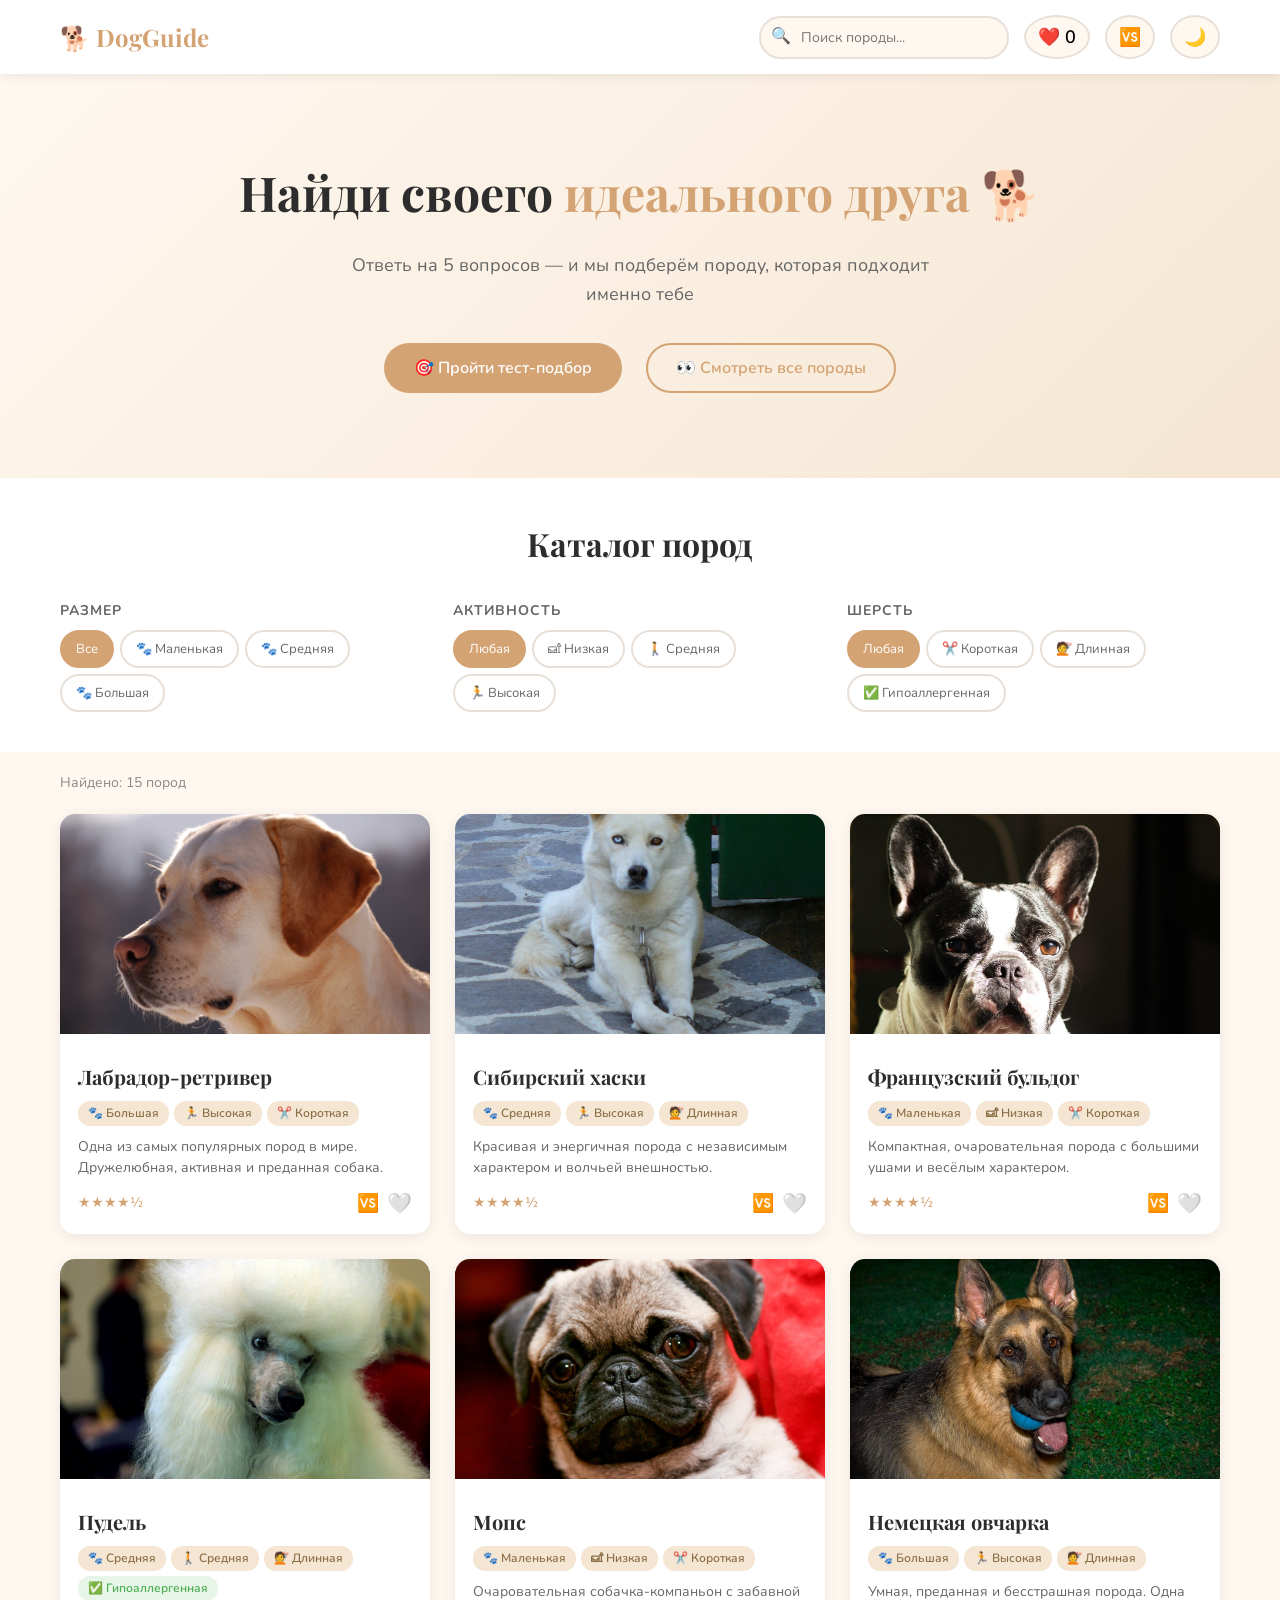
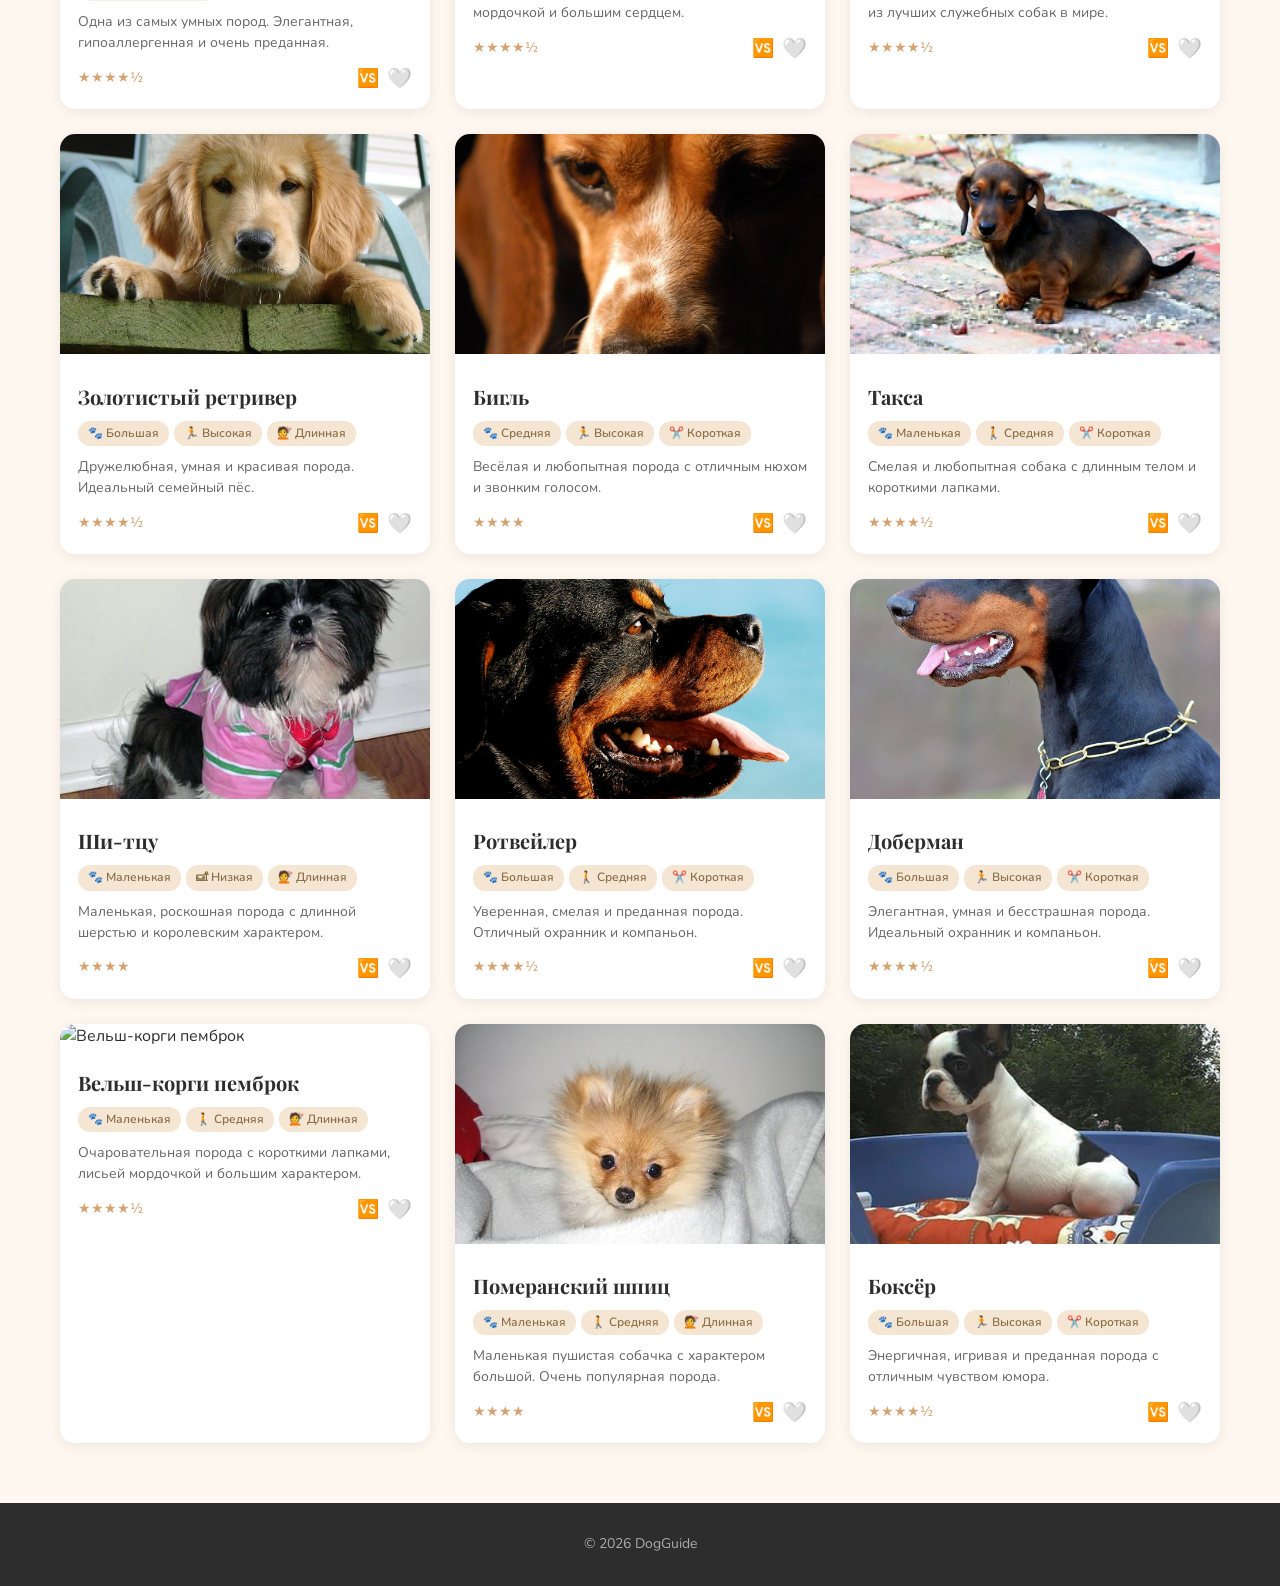
==== index.html @ bcd81b70 "🧹 Убрал личную информацию из подвала" ====
<!DOCTYPE html>
<html lang="ru">
<head>
  <meta charset="UTF-8" />
  <meta name="viewport" content="width=device-width, initial-scale=1.0" />
  <title>DogGuide — подбор породы собаки</title>
  <link rel="stylesheet" href="style.css" />
  <!-- Подключаем шрифты -->
  <link rel="preconnect" href="https://fonts.googleapis.com" />
  <link rel="preconnect" href="https://fonts.gstatic.com" crossorigin />
  <link href="https://fonts.googleapis.com/css2?family=Nunito:wght@400;600;700;800&family=Playfair+Display:wght@700&display=swap" rel="stylesheet" />
</head>
<body>

  <!-- ===== ШАПКА ===== -->
  <header class="header">
    <div class="container header__inner">
      <a href="#" class="logo">🐕 DogGuide</a>
      <div class="header__actions">
        <div class="search-wrapper">
          <input type="text" id="searchInput" class="search-input" placeholder="Поиск породы..." />
          <span class="search-icon">🔍</span>
        </div>
        <button id="favoritesBtn" class="btn btn--icon" title="Избранное">❤️ <span id="favoritesCount">0</span></button>
        <button id="compareBtn" class="btn btn--icon" title="Сравнить породы">🆚</button>
        <button id="themeToggle" class="btn btn--icon" title="Тёмная тема">🌙</button>
      </div>
    </div>
  </header>

  <!-- ===== HERO-СЕКЦИЯ ===== -->
  <section class="hero">
    <div class="container hero__inner">
      <h1 class="hero__title">Найди своего <span class="highlight">идеального друга</span> 🐕</h1>
      <p class="hero__subtitle">Ответь на 5 вопросов — и мы подберём породу, которая подходит именно тебе</p>
      <button id="startTestBtn" class="btn btn--primary">🎯 Пройти тест-подбор</button>
      <button id="scrollToCatalog" class="btn btn--outline">👀 Смотреть все породы</button>
    </div>
  </section>

  <!-- ===== ФИЛЬТРЫ ===== -->
  <section class="filters" id="catalog">
    <div class="container">
      <h2 class="section-title">Каталог пород</h2>
      <div class="filters__row">
        <!-- Размер -->
        <div class="filter-group">
          <label class="filter-label">Размер</label>
          <div class="filter-btns" id="sizeFilter">
            <button class="filter-btn active" data-value="all">Все</button>
            <button class="filter-btn" data-value="small">🐾 Маленькая</button>
            <button class="filter-btn" data-value="medium">🐾 Средняя</button>
            <button class="filter-btn" data-value="large">🐾 Большая</button>
          </div>
        </div>
        <!-- Активность -->
        <div class="filter-group">
          <label class="filter-label">Активность</label>
          <div class="filter-btns" id="activityFilter">
            <button class="filter-btn active" data-value="all">Любая</button>
            <button class="filter-btn" data-value="low">🛋 Низкая</button>
            <button class="filter-btn" data-value="medium">🚶 Средняя</button>
            <button class="filter-btn" data-value="high">🏃 Высокая</button>
          </div>
        </div>
        <!-- Шерсть -->
        <div class="filter-group">
          <label class="filter-label">Шерсть</label>
          <div class="filter-btns" id="coatFilter">
            <button class="filter-btn active" data-value="all">Любая</button>
            <button class="filter-btn" data-value="short">✂️ Короткая</button>
            <button class="filter-btn" data-value="long">💇 Длинная</button>
            <button class="filter-btn" data-value="hypoallergenic">✅ Гипоаллергенная</button>
          </div>
        </div>
      </div>
    </div>
  </section>

  <!-- ===== КАТАЛОГ ===== -->
  <section class="catalog">
    <div class="container">
      <div class="catalog__header">
        <p id="resultsCount" class="results-count">Найдено: <span id="count">0</span> пород</p>
      </div>
      <div id="breedList" class="breed-grid">
        <!-- Карточки будут сгенерированы через JS -->
      </div>
    </div>
  </section>

  <!-- ===== МОДАЛЬНОЕ ОКНО (детали породы) ===== -->
  <div id="breedModal" class="modal">
    <div class="modal__overlay" id="modalOverlay"></div>
    <div class="modal__content">
      <button class="modal__close" id="modalClose">&times;</button>
      <div id="modalBody">
        <!-- Заполняется через JS -->
      </div>
    </div>
  </div>

  <!-- ===== МОДАЛКА ТЕСТА-ПОДБОРА ===== -->
  <div id="testModal" class="modal">
    <div class="modal__overlay" id="testOverlay"></div>
    <div class="modal__content modal__content--test">
      <button class="modal__close" id="testClose">&times;</button>
      <div id="testBody">
        <!-- Шаг 1: Приветствие -->
        <div id="testStep0" class="test-step test-step--active">
          <div class="test-hero">
            <span class="test-hero__icon">🐕</span>
            <h2 class="test-hero__title">Подбор породы</h2>
            <p class="test-hero__desc">Ответь на 5 вопросов, и я подберу идеальную породу для тебя!</p>
            <button class="btn btn--primary" id="testStart">Начать тест →</button>
          </div>
        </div>

        <!-- Шаг 1: Размер -->
        <div id="testStep1" class="test-step">
          <div class="test-question">
            <span class="test-question__number">1 / 5</span>
            <h3 class="test-question__title">Какой размер собаки тебе подходит?</h3>
            <div class="test-options">
              <label class="test-option">
                <input type="radio" name="q1" value="small" />
                <span class="test-option__content">
                  <span class="test-option__icon">🐾</span>
                  <span class="test-option__label">Маленькая</span>
                  <span class="test-option__desc">до 10 кг, удобно в квартире</span>
                </span>
              </label>
              <label class="test-option">
                <input type="radio" name="q1" value="medium" />
                <span class="test-option__content">
                  <span class="test-option__icon">🐾</span>
                  <span class="test-option__label">Средняя</span>
                  <span class="test-option__desc">10–25 кг, золотая середина</span>
                </span>
              </label>
              <label class="test-option">
                <input type="radio" name="q1" value="large" />
                <span class="test-option__content">
                  <span class="test-option__icon">🐾</span>
                  <span class="test-option__label">Большая</span>
                  <span class="test-option__desc">от 25 кг, нужен простор</span>
                </span>
              </label>
            </div>
            <button class="btn btn--primary test-next" disabled data-next="2">Далее →</button>
          </div>
        </div>

        <!-- Шаг 2: Активность -->
        <div id="testStep2" class="test-step">
          <div class="test-question">
            <span class="test-question__number">2 / 5</span>
            <h3 class="test-question__title">Сколько времени готов(а) гулять?</h3>
            <div class="test-options">
              <label class="test-option">
                <input type="radio" name="q2" value="low" />
                <span class="test-option__content">
                  <span class="test-option__icon">🛋</span>
                  <span class="test-option__label">Минимум</span>
                  <span class="test-option__desc">15–20 мин в день, больше лежать</span>
                </span>
              </label>
              <label class="test-option">
                <input type="radio" name="q2" value="medium" />
                <span class="test-option__content">
                  <span class="test-option__icon">🚶</span>
                  <span class="test-option__label">Умеренно</span>
                  <span class="test-option__desc">30–60 мин в день</span>
                </span>
              </label>
              <label class="test-option">
                <input type="radio" name="q2" value="high" />
                <span class="test-option__content">
                  <span class="test-option__icon">🏃</span>
                  <span class="test-option__label">Очень активно</span>
                  <span class="test-option__desc">1–2 часа бега и игр</span>
                </span>
              </label>
            </div>
            <button class="btn btn--primary test-next" disabled data-next="3">Далее →</button>
          </div>
        </div>

        <!-- Шаг 3: Квартира -->
        <div id="testStep3" class="test-step">
          <div class="test-question">
            <span class="test-question__number">3 / 5</span>
            <h3 class="test-question__title">Где ты живёшь?</h3>
            <div class="test-options">
              <label class="test-option">
                <input type="radio" name="q3" value="apartment" />
                <span class="test-option__content">
                  <span class="test-option__icon">🏢</span>
                  <span class="test-option__label">Квартира</span>
                  <span class="test-option__desc">Нужна порода, которой хватит места</span>
                </span>
              </label>
              <label class="test-option">
                <input type="radio" name="q3" value="house" />
                <span class="test-option__content">
                  <span class="test-option__icon">🏡</span>
                  <span class="test-option__label">Частный дом</span>
                  <span class="test-option__desc">Есть двор и больше пространства</span>
                </span>
              </label>
            </div>
            <button class="btn btn--primary test-next" disabled data-next="4">Далее →</button>
          </div>
        </div>

        <!-- Шаг 4: Дети -->
        <div id="testStep4" class="test-step">
          <div class="test-question">
            <span class="test-question__number">4 / 5</span>
            <h3 class="test-question__title">Есть ли в семье маленькие дети?</h3>
            <div class="test-options">
              <label class="test-option">
                <input type="radio" name="q4" value="yes" />
                <span class="test-option__content">
                  <span class="test-option__icon">👶</span>
                  <span class="test-option__label">Да</span>
                  <span class="test-option__desc">Нужна терпеливая и нежная порода</span>
                </span>
              </label>
              <label class="test-option">
                <input type="radio" name="q4" value="no" />
                <span class="test-option__content">
                  <span class="test-option__icon">🧑</span>
                  <span class="test-option__label">Нет</span>
                  <span class="test-option__desc">Детей нет, живут взрослые</span>
                </span>
              </label>
            </div>
            <button class="btn btn--primary test-next" disabled data-next="5">Далее →</button>
          </div>
        </div>

        <!-- Шаг 5: Аллергия -->
        <div id="testStep5" class="test-step">
          <div class="test-question">
            <span class="test-question__number">5 / 5</span>
            <h3 class="test-question__title">Есть ли аллергия на шерсть?</h3>
            <div class="test-options">
              <label class="test-option">
                <input type="radio" name="q5" value="yes" />
                <span class="test-option__content">
                  <span class="test-option__icon">🤧</span>
                  <span class="test-option__label">Да</span>
                  <span class="test-option__desc">Нужна гипоаллергенная порода</span>
                </span>
              </label>
              <label class="test-option">
                <input type="radio" name="q5" value="no" />
                <span class="test-option__content">
                  <span class="test-option__icon">✅</span>
                  <span class="test-option__label">Нет</span>
                  <span class="test-option__desc">Аллергии нет, любая шерсть подойдёт</span>
                </span>
              </label>
            </div>
            <button class="btn btn--primary test-next" disabled data-next="result">Узнать результат →</button>
          </div>
        </div>

        <!-- Результат -->
        <div id="testStepResult" class="test-step">
          <div class="test-result" id="testResultContent">
            <!-- Заполняется через JS -->
          </div>
          <button class="btn btn--outline test-result__restart" id="testRestart" style="display:none">🔄 Пройти заново</button>
        </div>
      </div>
    </div>
  </div>

  <!-- ===== МОДАЛКА СРАВНЕНИЯ ===== -->
  <div id="compareModal" class="modal">
    <div class="modal__overlay" id="compareOverlay"></div>
    <div class="modal__content modal__content--compare">
      <button class="modal__close" id="compareClose">&times;</button>
      <h2 class="compare__title">🆚 Сравнение пород</h2>
      <div id="compareBody">
        <div class="compare__selectors">
          <div class="compare__selector">
            <label>Порода 1</label>
            <select id="compareSelect1" class="compare__select"></select>
          </div>
          <div class="compare__vs">VS</div>
          <div class="compare__selector">
            <label>Порода 2</label>
            <select id="compareSelect2" class="compare__select"></select>
          </div>
        </div>
        <div id="compareTable" class="compare__table">
          <!-- Заполняется через JS -->
        </div>
      </div>
    </div>
  </div>

  <!-- ===== ПОДВАЛ ===== -->
  <footer class="footer">
    <div class="container footer__inner">
      <p>© 2026 DogGuide</p>
    </div>
  </footer>

  <script src="breeds.js"></script>
  <script src="script.js"></script>
</body>
</html>
---- style.css ----
/* ===== ОБЩИЕ СТИЛИ ===== */
* {
  margin: 0;
  padding: 0;
  box-sizing: border-box;
}

/* ===== CSS-ПЕРЕМЕННЫЕ (СВЕТЛАЯ ТЕМА) ===== */
:root {
  --bg-body: #FFF8F0;
  --bg-card: #fff;
  --bg-header: #fff;
  --bg-filters: #fff;
  --bg-hero-start: #FFF8F0;
  --bg-hero-end: #F5E6D3;
  --bg-tag: #F5E6D3;
  --bg-input: #FFF8F0;
  --bg-modal: #fff;
  --bg-info-item: #FFF8F0;
  --bg-option: #fff;
  --bg-option-hover: #FFF8F0;
  --text-primary: #2D2D2D;
  --text-secondary: #666;
  --text-muted: #888;
  --text-tag: #8B6F47;
  --border-color: #E8E0D8;
  --accent: #D4A373;
  --accent-hover: #C08D5E;
  --shadow: rgba(0,0,0,0.08);
  --shadow-hover: rgba(0,0,0,0.15);
  --footer-bg: #2D2D2D;
  --footer-text: #aaa;
}

/* ===== ТЁМНАЯ ТЕМА ===== */
.dark-theme {
  --bg-body: #1A1A2E;
  --bg-card: #25253E;
  --bg-header: #1E1E36;
  --bg-filters: #1E1E36;
  --bg-hero-start: #1A1A2E;
  --bg-hero-end: #25253E;
  --bg-tag: #2D2D4A;
  --bg-input: #25253E;
  --bg-modal: #25253E;
  --bg-info-item: #1E1E36;
  --bg-option: #25253E;
  --bg-option-hover: #1E1E36;
  --text-primary: #E8E0D8;
  --text-secondary: #B0A8A0;
  --text-muted: #888;
  --text-tag: #D4A373;
  --border-color: #3A3A5A;
  --accent: #D4A373;
  --accent-hover: #C08D5E;
  --shadow: rgba(0,0,0,0.3);
  --shadow-hover: rgba(0,0,0,0.5);
  --footer-bg: #0D0D1A;
  --footer-text: #666;
}

body {
  font-family: 'Nunito', sans-serif;
  background-color: var(--bg-body);
  color: var(--text-primary);
  line-height: 1.6;
  transition: background-color 0.3s, color 0.3s;
}

.container {
  max-width: 1200px;
  margin: 0 auto;
  padding: 0 20px;
}

h1, h2, h3 {
  font-family: 'Playfair Display', serif;
}

a {
  text-decoration: none;
  color: inherit;
}

img {
  max-width: 100%;
  height: auto;
}

/* ===== ШАПКА ===== */
.header {
  background: var(--bg-header);
  box-shadow: 0 2px 10px var(--shadow);
  position: sticky;
  top: 0;
  z-index: 100;
}

.header__inner {
  display: flex;
  align-items: center;
  justify-content: space-between;
  padding: 15px 20px;
}

.logo {
  font-family: 'Playfair Display', serif;
  font-size: 24px;
  font-weight: 700;
  color: var(--accent);
}

.header__actions {
  display: flex;
  align-items: center;
  gap: 15px;
}

.search-wrapper {
  position: relative;
}

.search-input {
  padding: 10px 15px 10px 40px;
  border: 2px solid var(--border-color);
  border-radius: 25px;
  font-size: 14px;
  font-family: 'Nunito', sans-serif;
  background: var(--bg-input);
  width: 250px;
  transition: border-color 0.3s, width 0.3s, background 0.3s;
}

.search-input:focus {
  outline: none;
  border-color: var(--accent);
  width: 300px;
}

.search-icon {
  position: absolute;
  left: 12px;
  top: 50%;
  transform: translateY(-50%);
  font-size: 16px;
}

.btn {
  padding: 10px 20px;
  border: none;
  border-radius: 25px;
  font-family: 'Nunito', sans-serif;
  font-size: 14px;
  font-weight: 600;
  cursor: pointer;
  transition: all 0.3s ease;
}

.btn--icon {
  background: var(--bg-input);
  font-size: 18px;
  padding: 8px 12px;
  border-radius: 50%;
  border: 2px solid var(--border-color);
}

.btn--icon:hover {
  background: var(--bg-tag);
  border-color: var(--accent);
}

.btn--primary {
  background: var(--accent);
  color: #fff;
  font-size: 16px;
  padding: 14px 30px;
}

.btn--primary:hover {
  background: var(--accent-hover);
  transform: translateY(-2px);
  box-shadow: 0 4px 15px rgba(212, 163, 115, 0.4);
}

.btn--outline {
  background: transparent;
  color: var(--accent);
  border: 2px solid var(--accent);
  font-size: 16px;
  padding: 12px 28px;
}

.btn--outline:hover {
  background: var(--accent);
  color: #fff;
}

/* ===== HERO ===== */
.hero {
  background: linear-gradient(135deg, var(--bg-hero-start) 0%, var(--bg-hero-end) 100%);
  padding: 80px 0;
  text-align: center;
}

.hero__title {
  font-size: 48px;
  margin-bottom: 20px;
  color: var(--text-primary);
}

.highlight {
  color: var(--accent);
}

.hero__subtitle {
  font-size: 18px;
  color: var(--text-secondary);
  margin-bottom: 30px;
  max-width: 600px;
  margin-left: auto;
  margin-right: auto;
}

.hero__inner .btn {
  margin: 5px 10px;
}

/* ===== ФИЛЬТРЫ ===== */
.filters {
  padding: 40px 0;
  background: var(--bg-filters);
}

.section-title {
  font-size: 32px;
  text-align: center;
  margin-bottom: 30px;
  color: var(--text-primary);
}

.filters__row {
  display: flex;
  flex-wrap: wrap;
  gap: 20px;
  justify-content: center;
}

.filter-group {
  flex: 1;
  min-width: 200px;
}

.filter-label {
  display: block;
  font-weight: 700;
  margin-bottom: 8px;
  color: var(--text-secondary);
  font-size: 14px;
  text-transform: uppercase;
  letter-spacing: 1px;
}

.filter-btns {
  display: flex;
  flex-wrap: wrap;
  gap: 6px;
}

.filter-btn {
  padding: 8px 14px;
  border: 2px solid var(--border-color);
  border-radius: 20px;
  background: var(--bg-card);
  font-family: 'Nunito', sans-serif;
  font-size: 13px;
  cursor: pointer;
  transition: all 0.2s;
  color: var(--text-secondary);
}

.filter-btn:hover {
  border-color: var(--accent);
  color: var(--accent);
}

.filter-btn.active {
  background: var(--accent);
  color: #fff;
  border-color: var(--accent);
}

/* ===== КАТАЛОГ ===== */
.catalog {
  padding: 20px 0 60px;
}

.catalog__header {
  display: flex;
  justify-content: space-between;
  align-items: center;
  margin-bottom: 20px;
}

.results-count {
  color: var(--text-muted);
  font-size: 14px;
}

.breed-grid {
  display: grid;
  grid-template-columns: repeat(auto-fill, minmax(280px, 1fr));
  gap: 25px;
}

/* ===== КАРТОЧКА ПОРОДЫ ===== */
.breed-card {
  background: var(--bg-card);
  border-radius: 15px;
  overflow: hidden;
  box-shadow: 0 3px 15px var(--shadow);
  transition: transform 0.3s, box-shadow 0.3s, background 0.3s;
  cursor: pointer;
}

.breed-card:hover {
  transform: translateY(-5px);
  box-shadow: 0 8px 25px var(--shadow-hover);
}

.breed-card__image {
  width: 100%;
  height: 220px;
  object-fit: cover;
}

.breed-card__body {
  padding: 18px;
}

.breed-card__title {
  font-family: 'Playfair Display', serif;
  font-size: 20px;
  margin-bottom: 8px;
  color: var(--text-primary);
}

.breed-card__tags {
  display: flex;
  flex-wrap: wrap;
  gap: 5px;
  margin-bottom: 10px;
}

.breed-card__tag {
  background: var(--bg-tag);
  color: var(--text-tag);
  padding: 3px 10px;
  border-radius: 12px;
  font-size: 12px;
  font-weight: 600;
}

.breed-card__desc {
  color: var(--text-secondary);
  font-size: 14px;
  margin-bottom: 12px;
  line-height: 1.5;
}

.breed-card__footer {
  display: flex;
  justify-content: space-between;
  align-items: center;
}

.breed-card__rating {
  color: var(--accent);
  font-size: 14px;
}

.breed-card__fav {
  background: none;
  border: none;
  font-size: 20px;
  cursor: pointer;
  transition: transform 0.2s;
}

.breed-card__fav:hover {
  transform: scale(1.2);
}

.breed-card__fav.active {
  color: #E74C3C;
}

.breed-card__actions {
  display: flex;
  gap: 6px;
  align-items: center;
}

.breed-card__compare {
  background: none;
  border: none;
  font-size: 18px;
  cursor: pointer;
  transition: transform 0.2s;
  padding: 2px;
}

.breed-card__compare:hover {
  transform: scale(1.2);
}

/* ===== МОДАЛЬНОЕ ОКНО ===== */
.modal {
  display: none;
  position: fixed;
  top: 0;
  left: 0;
  width: 100%;
  height: 100%;
  z-index: 1000;
  align-items: center;
  justify-content: center;
}

.modal.active {
  display: flex;
}

.modal__overlay {
  position: absolute;
  top: 0;
  left: 0;
  width: 100%;
  height: 100%;
  background: rgba(0,0,0,0.5);
}

.modal__content {
  position: relative;
  background: var(--bg-modal);
  border-radius: 20px;
  max-width: 700px;
  width: 90%;
  max-height: 85vh;
  overflow-y: auto;
  padding: 30px;
  z-index: 1;
  animation: modalIn 0.3s ease;
}

@keyframes modalIn {
  from {
    opacity: 0;
    transform: scale(0.9) translateY(20px);
  }
  to {
    opacity: 1;
    transform: scale(1) translateY(0);
  }
}

.modal__close {
  position: absolute;
  top: 15px;
  right: 20px;
  font-size: 30px;
  background: none;
  border: none;
  cursor: pointer;
  color: var(--text-muted);
  transition: color 0.2s;
}

.modal__close:hover {
  color: var(--text-primary);
}

/* Детали породы в модалке */
.breed-detail__image {
  width: 100%;
  height: 350px;
  object-fit: cover;
  border-radius: 15px;
  margin-bottom: 20px;
}

.breed-detail__title {
  font-size: 28px;
  margin-bottom: 5px;
  color: var(--text-primary);
}

.breed-detail__rating {
  color: var(--accent);
  font-size: 18px;
  margin-bottom: 15px;
}

.breed-detail__info {
  display: grid;
  grid-template-columns: 1fr 1fr;
  gap: 10px;
  margin-bottom: 20px;
}

.breed-detail__info-item {
  background: var(--bg-info-item);
  padding: 10px 15px;
  border-radius: 10px;
}

.breed-detail__info-label {
  font-size: 12px;
  color: var(--text-muted);
  text-transform: uppercase;
  letter-spacing: 1px;
}

.breed-detail__info-value {
  font-weight: 700;
  font-size: 16px;
  color: var(--text-primary);
  margin-top: 3px;
}

.breed-detail__section {
  margin-bottom: 20px;
}

.breed-detail__section h3 {
  font-size: 18px;
  margin-bottom: 8px;
  color: var(--accent);
}

.breed-detail__section p {
  color: var(--text-secondary);
  font-size: 15px;
  line-height: 1.7;
}

.breed-detail__pros-cons {
  display: grid;
  grid-template-columns: 1fr 1fr;
  gap: 15px;
}

.breed-detail__pros h4,
.breed-detail__cons h4 {
  font-size: 16px;
  margin-bottom: 8px;
}

.breed-detail__pros h4 { color: #7CB342; }
.breed-detail__cons h4 { color: #E74C3C; }

.breed-detail__pros ul,
.breed-detail__cons ul {
  list-style: none;
  padding: 0;
}

.breed-detail__pros li,
.breed-detail__cons li {
  padding: 4px 0;
  font-size: 14px;
  color: var(--text-secondary);
}

/* ===== ТЕСТ-ПОДБОР ===== */
.modal__content--test {
  max-width: 600px;
  min-height: 400px;
}

.test-step {
  display: none;
}

.test-step--active {
  display: block;
}

.test-hero {
  text-align: center;
  padding: 30px 0;
}

.test-hero__icon {
  font-size: 80px;
  display: block;
  margin-bottom: 15px;
}

.test-hero__title {
  font-size: 28px;
  margin-bottom: 10px;
  color: var(--text-primary);
}

.test-hero__desc {
  color: var(--text-secondary);
  font-size: 16px;
  margin-bottom: 25px;
  line-height: 1.6;
}

.test-question {
  padding: 10px 0;
}

.test-question__number {
  display: inline-block;
  background: var(--bg-tag);
  color: var(--text-tag);
  padding: 4px 14px;
  border-radius: 20px;
  font-size: 13px;
  font-weight: 700;
  margin-bottom: 15px;
}

.test-question__title {
  font-size: 22px;
  margin-bottom: 20px;
  color: var(--text-primary);
}

.test-options {
  display: flex;
  flex-direction: column;
  gap: 10px;
  margin-bottom: 20px;
}

.test-option {
  cursor: pointer;
}

.test-option input {
  display: none;
}

.test-option__content {
  display: flex;
  align-items: center;
  gap: 12px;
  padding: 14px 18px;
  border: 2px solid var(--border-color);
  border-radius: 14px;
  transition: all 0.2s;
  background: var(--bg-option);
}

.test-option:hover .test-option__content {
  border-color: var(--accent);
}

.test-option input:checked + .test-option__content {
  border-color: var(--accent);
  background: var(--bg-option-hover);
  box-shadow: 0 0 0 3px rgba(212, 163, 115, 0.2);
}

.test-option__icon {
  font-size: 28px;
  flex-shrink: 0;
}

.test-option__label {
  font-weight: 700;
  font-size: 16px;
  color: var(--text-primary);
}

.test-option__desc {
  font-size: 13px;
  color: var(--text-muted);
  margin-left: auto;
}

.test-next {
  display: block;
  width: 100%;
  margin-top: 10px;
}

.test-next:disabled {
  opacity: 0.4;
  cursor: not-allowed;
  transform: none !important;
  box-shadow: none !important;
}

.test-result {
  text-align: center;
  padding: 10px 0;
}

.test-result__title {
  font-size: 24px;
  margin-bottom: 5px;
  color: var(--text-primary);
}

.test-result__subtitle {
  color: var(--text-muted);
  font-size: 15px;
  margin-bottom: 20px;
}

.test-result__cards {
  display: flex;
  flex-direction: column;
  gap: 12px;
  margin-bottom: 20px;
}

.test-result__card {
  display: flex;
  align-items: center;
  gap: 15px;
  padding: 12px;
  border: 2px solid var(--border-color);
  border-radius: 14px;
  text-align: left;
  cursor: pointer;
  transition: all 0.2s;
}

.test-result__card:hover {
  border-color: var(--accent);
  background: var(--bg-option-hover);
}

.test-result__card img {
  width: 70px;
  height: 70px;
  border-radius: 12px;
  object-fit: cover;
  flex-shrink: 0;
}

.test-result__card-info h4 {
  font-size: 16px;
  color: var(--text-primary);
  margin-bottom: 3px;
}

.test-result__card-info p {
  font-size: 13px;
  color: var(--text-muted);
}

.test-result__restart {
  margin-top: 10px;
}

/* ===== СРАВНЕНИЕ ПОРОД ===== */
.modal__content--compare {
  max-width: 800px;
}

.compare__title {
  text-align: center;
  font-size: 24px;
  margin-bottom: 20px;
  color: var(--text-primary);
}

.compare__selectors {
  display: flex;
  align-items: flex-end;
  gap: 15px;
  margin-bottom: 25px;
}

.compare__selector {
  flex: 1;
}

.compare__selector label {
  display: block;
  font-size: 13px;
  font-weight: 700;
  color: var(--text-muted);
  text-transform: uppercase;
  letter-spacing: 1px;
  margin-bottom: 6px;
}

.compare__select {
  width: 100%;
  padding: 10px 14px;
  border: 2px solid var(--border-color);
  border-radius: 12px;
  font-family: 'Nunito', sans-serif;
  font-size: 15px;
  background: var(--bg-card);
  color: var(--text-primary);
  cursor: pointer;
  transition: border-color 0.2s;
}

.compare__select:focus {
  outline: none;
  border-color: var(--accent);
}

.compare__vs {
  font-size: 20px;
  font-weight: 800;
  color: var(--accent);
  padding-bottom: 10px;
}

.compare__table {
  width: 100%;
  border-collapse: collapse;
}

.compare__table-row {
  display: grid;
  grid-template-columns: 140px 1fr 1fr;
  border-bottom: 1px solid var(--border-color);
}

.compare__table-row:last-child {
  border-bottom: none;
}

.compare__table-label {
  padding: 12px 10px;
  font-size: 13px;
  font-weight: 700;
  color: var(--text-muted);
  text-transform: uppercase;
  letter-spacing: 0.5px;
  background: var(--bg-info-item);
}

.compare__table-value {
  padding: 12px 10px;
  font-size: 15px;
  color: var(--text-primary);
}

.compare__table-value--highlight {
  background: #F0FFF0;
  color: #4CAF50;
  font-weight: 700;
}

.compare__table-value--muted {
  color: #E74C3C;
}

.compare__table-header {
  display: grid;
  grid-template-columns: 140px 1fr 1fr;
  border-bottom: 2px solid var(--accent);
  padding-bottom: 10px;
  margin-bottom: 5px;
}

.compare__table-header .compare__table-label {
  background: none;
}

.compare__table-header .compare__table-value {
  font-weight: 800;
  font-size: 16px;
  text-align: center;
}

.compare__empty {
  text-align: center;
  padding: 40px;
  color: var(--text-muted);
  font-size: 16px;
}

.compare__empty-icon {
  font-size: 60px;
  display: block;
  margin-bottom: 15px;
}

/* ===== ПОДВАЛ ===== */
.footer {
  background: var(--footer-bg);
  color: var(--footer-text);
  padding: 30px 0;
  text-align: center;
  font-size: 14px;
}

/* ===== АДАПТИВНОСТЬ ===== */
@media screen and (max-width: 768px) {
  .header__inner {
    flex-direction: column;
    gap: 10px;
  }

  .search-input {
    width: 180px;
  }

  .search-input:focus {
    width: 220px;
  }

  .hero__title {
    font-size: 32px;
  }

  .hero__subtitle {
    font-size: 16px;
  }

  .hero__inner .btn {
    display: block;
    width: 100%;
    margin: 10px 0;
  }

  .filters__row {
    flex-direction: column;
  }

  .breed-grid {
    grid-template-columns: 1fr;
  }

  .breed-detail__info {
    grid-template-columns: 1fr;
  }

  .breed-detail__pros-cons {
    grid-template-columns: 1fr;
  }
}

@media screen and (max-width: 480px) {
  .hero {
    padding: 50px 0;
  }

  .hero__title {
    font-size: 26px;
  }

  .section-title {
    font-size: 24px;
  }

  .breed-card__image {
    height: 180px;
  }
}
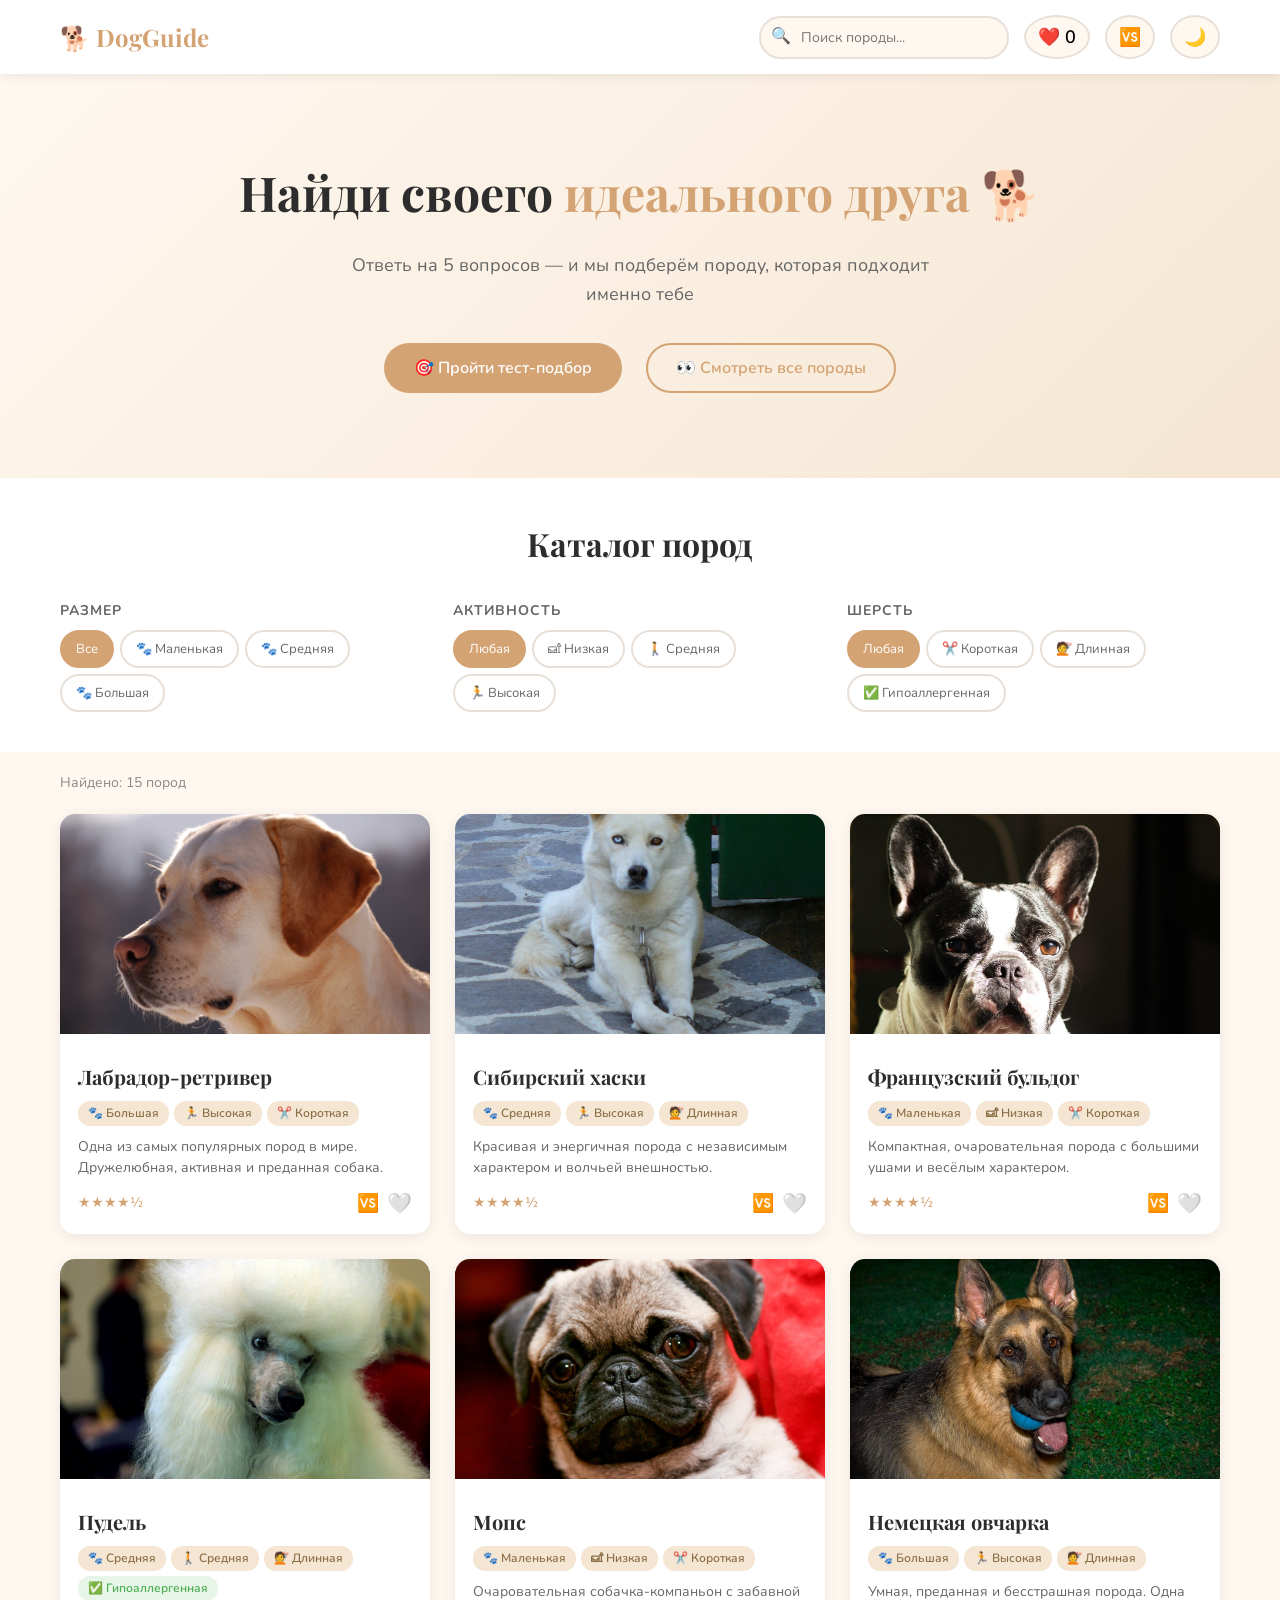
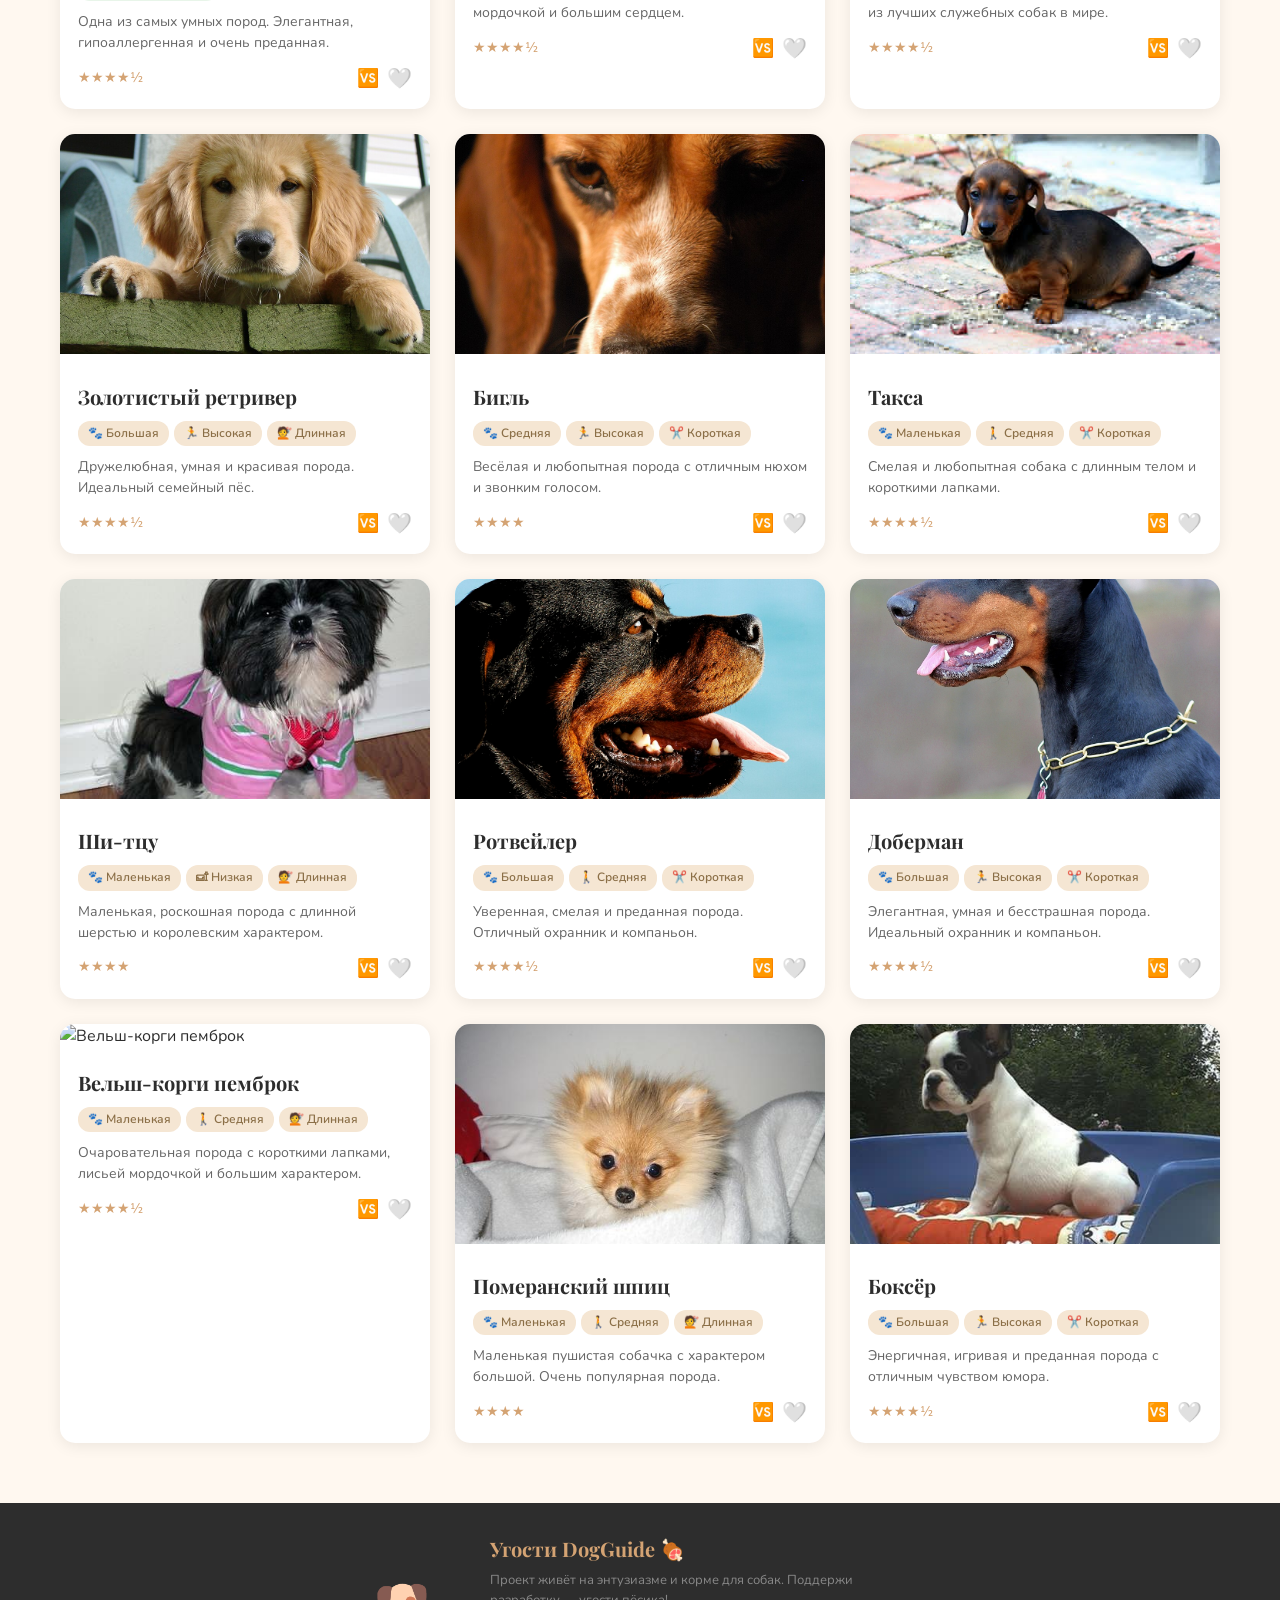
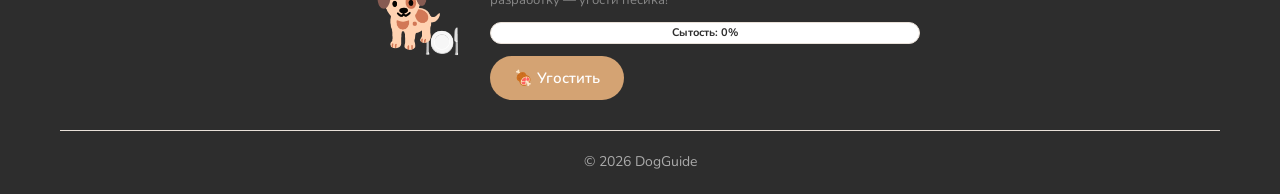
==== commit a7f124fb: "🍖 Добавил блок Угости собачку с копированием карты Сбера" ====
--- a/index.html
+++ b/index.html
@@ -305,8 +305,31 @@
 
   <!-- ===== ПОДВАЛ ===== -->
   <footer class="footer">
-    <div class="container footer__inner">
-      <p>© 2026 DogGuide</p>
+    <div class="container">
+      <!-- Блок "Угости собачку" -->
+      <div class="donate-block">
+        <div class="donate-block__pet">
+          <span class="donate-block__dog" id="donateDog">🐕</span>
+          <div class="donate-block__bowl" id="donateBowl">
+            <span class="donate-block__bowl-empty">🍽️</span>
+            <span class="donate-block__bowl-food" id="bowlFood">🦴</span>
+          </div>
+        </div>
+        <div class="donate-block__info">
+          <h3 class="donate-block__title">Угости DogGuide 🍖</h3>
+          <p class="donate-block__desc">Проект живёт на энтузиазме и корме для собак. Поддержи разработку — угости пёсика!</p>
+          <div class="donate-block__meter">
+            <div class="donate-block__meter-bar" id="fullnessBar"></div>
+            <span class="donate-block__meter-text" id="fullnessText">Сытость: 0%</span>
+          </div>
+          <a href="#" class="btn btn--donate" id="donateBtn">🍖 Угостить</a>
+          <p class="donate-block__thanks" id="donateThanks" style="display:none;">Спасибо! 🐕✨</p>
+          <p class="donate-block__card" id="donateCard" style="display:none;">💳 Номер карты скопирован: 2202 2083 5639 3273</p>
+        </div>
+      </div>
+      <div class="footer__inner">
+        <p>© 2026 DogGuide</p>
+      </div>
     </div>
   </footer>
 
--- a/style.css
+++ b/style.css
@@ -894,46 +894,305 @@
 .footer {
   background: var(--footer-bg);
   color: var(--footer-text);
-  padding: 30px 0;
+  padding: 0;
   text-align: center;
   font-size: 14px;
+}
+
+.footer__inner {
+  padding: 20px 0;
+  border-top: 1px solid var(--border-color);
+}
+
+/* ===== БЛОК ДОНАТА "УГОСТИ СОБАЧКУ" ===== */
+.donate-block {
+  display: flex;
+  align-items: center;
+  gap: 30px;
+  padding: 30px 20px;
+  max-width: 600px;
+  margin: 0 auto;
+}
+
+.donate-block__pet {
+  flex-shrink: 0;
+  position: relative;
+  width: 100px;
+  height: 100px;
+  display: flex;
+  align-items: center;
+  justify-content: center;
+}
+
+.donate-block__dog {
+  font-size: 60px;
+  transition: transform 0.3s;
+  cursor: pointer;
+  position: relative;
+  z-index: 2;
+}
+
+.donate-block__dog:hover {
+  transform: scale(1.1) rotate(-5deg);
+}
+
+.donate-block__bowl {
+  position: absolute;
+  bottom: 0;
+  right: 0;
+  font-size: 30px;
+  z-index: 1;
+}
+
+.donate-block__bowl-food {
+  position: absolute;
+  bottom: 2px;
+  right: 2px;
+  font-size: 16px;
+  opacity: 0;
+  transition: opacity 0.3s;
+}
+
+.donate-block__bowl-food.visible {
+  opacity: 1;
+}
+
+.donate-block__info {
+  flex: 1;
+  text-align: left;
+}
+
+.donate-block__title {
+  font-family: 'Playfair Display', serif;
+  font-size: 20px;
+  color: var(--accent);
+  margin-bottom: 6px;
+}
+
+.donate-block__desc {
+  font-size: 13px;
+  color: var(--text-muted);
+  margin-bottom: 12px;
+  line-height: 1.5;
+}
+
+.donate-block__meter {
+  background: var(--bg-card);
+  border-radius: 20px;
+  height: 22px;
+  position: relative;
+  overflow: hidden;
+  margin-bottom: 12px;
+  border: 1px solid var(--border-color);
+}
+
+.donate-block__meter-bar {
+  height: 100%;
+  width: 0%;
+  background: linear-gradient(90deg, var(--accent), #E8A87C);
+  border-radius: 20px;
+  transition: width 0.5s ease;
+}
+
+.donate-block__meter-text {
+  position: absolute;
+  top: 50%;
+  left: 50%;
+  transform: translate(-50%, -50%);
+  font-size: 11px;
+  font-weight: 700;
+  color: var(--text-primary);
+  white-space: nowrap;
+}
+
+.btn--donate {
+  background: var(--accent);
+  color: #fff;
+  padding: 10px 24px;
+  font-size: 15px;
+  display: inline-block;
+}
+
+.btn--donate:hover {
+  background: var(--accent-hover);
+  transform: translateY(-2px);
+  box-shadow: 0 4px 15px rgba(212, 163, 115, 0.4);
+}
+
+.donate-block__thanks {
+  color: #7CB342;
+  font-size: 14px;
+  font-weight: 700;
+  margin-top: 8px;
+  animation: thanksPop 0.5s ease;
+}
+
+.donate-block__card {
+  color: var(--accent);
+  font-size: 13px;
+  font-weight: 600;
+  margin-top: 4px;
+  font-family: monospace;
+  letter-spacing: 1px;
+  animation: thanksPop 0.5s ease;
+}
+
+@keyframes thanksPop {
+  0% { opacity: 0; transform: scale(0.5); }
+  50% { transform: scale(1.2); }
+  100% { opacity: 1; transform: scale(1); }
+}
+
+/* Анимация виляния хвостом */
+@keyframes wag {
+  0%, 100% { transform: rotate(0deg); }
+  25% { transform: rotate(-8deg); }
+  75% { transform: rotate(8deg); }
+}
+
+.donate-block__dog.wagging {
+  animation: wag 0.3s ease 3;
+}
+
+/* Анимация прыжка */
+@keyframes jump {
+  0%, 100% { transform: translateY(0); }
+  50% { transform: translateY(-15px); }
+}
+
+.donate-block__dog.jumping {
+  animation: jump 0.5s ease 2;
+}
+
+@media screen and (max-width: 480px) {
+  .donate-block {
+    flex-direction: column;
+    gap: 15px;
+    text-align: center;
+    padding: 20px 15px;
+  }
+
+  .donate-block__info {
+    text-align: center;
+  }
+
+  .donate-block__title {
+    font-size: 18px;
+  }
+
+  .donate-block__desc {
+    font-size: 12px;
+  }
+
+  .donate-block__pet {
+    width: 80px;
+    height: 80px;
+  }
+
+  .donate-block__dog {
+    font-size: 50px;
+  }
 }
 
 /* ===== АДАПТИВНОСТЬ ===== */
 @media screen and (max-width: 768px) {
   .header__inner {
-    flex-direction: column;
-    gap: 10px;
+    flex-wrap: wrap;
+    gap: 8px;
+    padding: 10px 15px;
+  }
+
+  .logo {
+    font-size: 20px;
+  }
+
+  .header__actions {
+    gap: 6px;
+    width: 100%;
+    justify-content: flex-end;
+  }
+
+  .search-wrapper {
+    flex: 1;
+    min-width: 0;
   }
 
   .search-input {
-    width: 180px;
+    width: 100%;
+    font-size: 13px;
+    padding: 8px 12px 8px 35px;
   }
 
   .search-input:focus {
-    width: 220px;
+    width: 100%;
+  }
+
+  .btn--icon {
+    font-size: 16px;
+    padding: 6px 10px;
   }
 
   .hero__title {
-    font-size: 32px;
+    font-size: 28px;
   }
 
   .hero__subtitle {
-    font-size: 16px;
+    font-size: 15px;
   }
 
   .hero__inner .btn {
     display: block;
     width: 100%;
-    margin: 10px 0;
+    margin: 8px 0;
+  }
+
+  .hero {
+    padding: 50px 0;
   }
 
   .filters__row {
     flex-direction: column;
+    gap: 12px;
+  }
+
+  .filter-group {
+    min-width: 100%;
+  }
+
+  .filter-btns {
+    flex-wrap: wrap;
+  }
+
+  .filter-btn {
+    font-size: 12px;
+    padding: 6px 12px;
   }
 
   .breed-grid {
     grid-template-columns: 1fr;
+    gap: 15px;
+  }
+
+  .breed-card__image {
+    height: 200px;
+  }
+
+  .section-title {
+    font-size: 24px;
+  }
+
+  .modal__content {
+    padding: 20px;
+    max-width: 95%;
+    max-height: 90vh;
+  }
+
+  .modal__content--compare {
+    max-width: 95%;
+  }
+
+  .breed-detail__image {
+    height: 220px;
   }
 
   .breed-detail__info {
@@ -943,22 +1202,156 @@
   .breed-detail__pros-cons {
     grid-template-columns: 1fr;
   }
+
+  .compare__selectors {
+    flex-direction: column;
+    gap: 10px;
+  }
+
+  .compare__vs {
+    text-align: center;
+    padding-bottom: 0;
+  }
+
+  .compare__table-row {
+    grid-template-columns: 100px 1fr 1fr;
+  }
+
+  .compare__table-label {
+    font-size: 11px;
+    padding: 8px 6px;
+  }
+
+  .compare__table-value {
+    font-size: 13px;
+    padding: 8px 6px;
+  }
+
+  .test-hero__icon {
+    font-size: 60px;
+  }
+
+  .test-hero__title {
+    font-size: 24px;
+  }
+
+  .test-question__title {
+    font-size: 18px;
+  }
+
+  .test-option__content {
+    padding: 12px 14px;
+  }
+
+  .test-option__desc {
+    display: none;
+  }
+
+  .test-result__card img {
+    width: 55px;
+    height: 55px;
+  }
 }
 
 @media screen and (max-width: 480px) {
   .hero {
-    padding: 50px 0;
+    padding: 35px 0;
   }
 
   .hero__title {
-    font-size: 26px;
+    font-size: 22px;
   }
 
   .section-title {
-    font-size: 24px;
+    font-size: 20px;
   }
 
   .breed-card__image {
     height: 180px;
   }
-}
+
+  .breed-card__body {
+    padding: 12px;
+  }
+
+  .breed-card__title {
+    font-size: 17px;
+  }
+
+  .breed-card__desc {
+    font-size: 13px;
+  }
+
+  .breed-detail__title {
+    font-size: 22px;
+  }
+
+  .breed-detail__image {
+    height: 180px;
+  }
+
+  .compare__table-row {
+    grid-template-columns: 80px 1fr 1fr;
+  }
+
+  .compare__table-label {
+    font-size: 10px;
+    padding: 6px 4px;
+  }
+
+  .compare__table-value {
+    font-size: 12px;
+    padding: 6px 4px;
+  }
+
+  .modal__content {
+    padding: 15px;
+    border-radius: 15px;
+  }
+
+  .test-hero__icon {
+    font-size: 50px;
+  }
+
+  .test-hero__title {
+    font-size: 20px;
+  }
+
+  .test-question__title {
+    font-size: 16px;
+  }
+
+  .test-option__icon {
+    font-size: 22px;
+  }
+
+  .test-option__label {
+    font-size: 14px;
+  }
+
+  .test-result__title {
+    font-size: 20px;
+  }
+
+  .test-result__card {
+    padding: 10px;
+  }
+
+  .test-result__card img {
+    width: 45px;
+    height: 45px;
+  }
+
+  .test-result__card-info h4 {
+    font-size: 14px;
+  }
+
+  .test-result__card-info p {
+    font-size: 12px;
+  }
+
+  .footer {
+    padding: 20px 0;
+    font-size: 12px;
+  }
+}
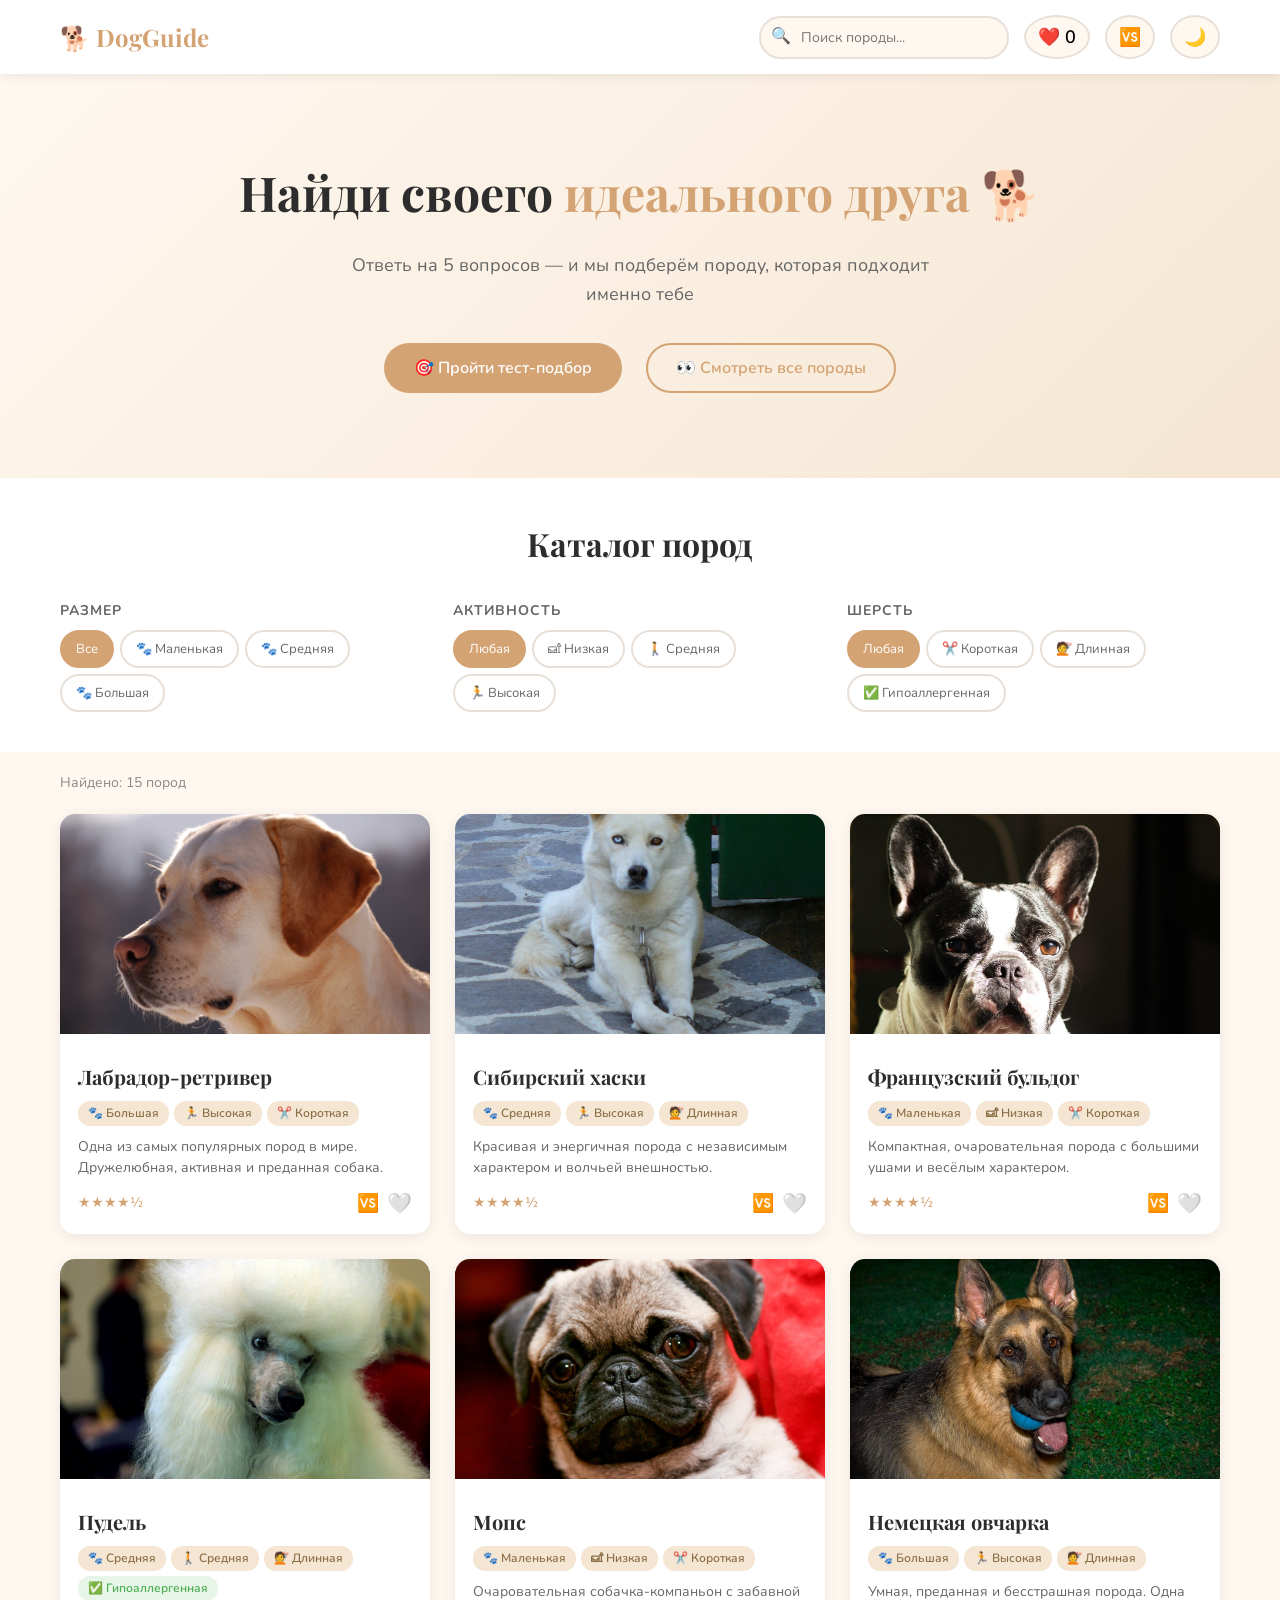
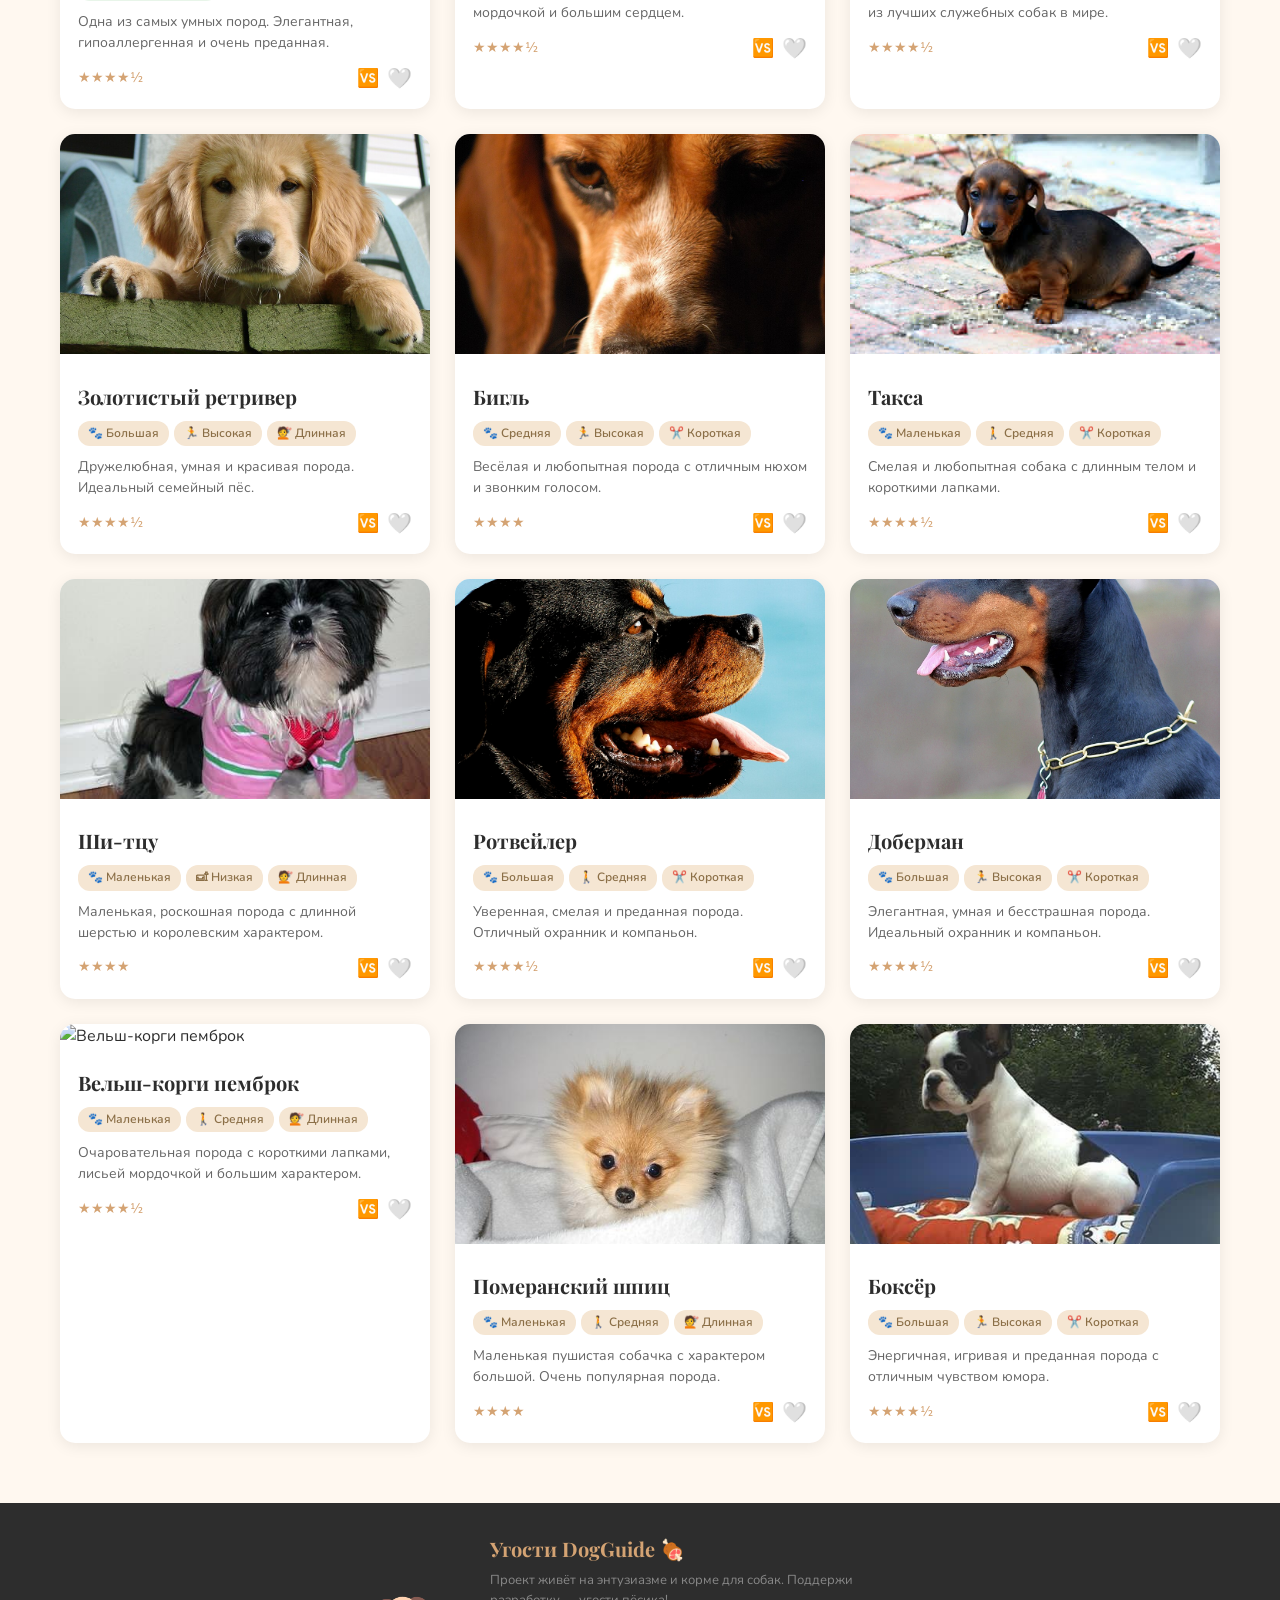
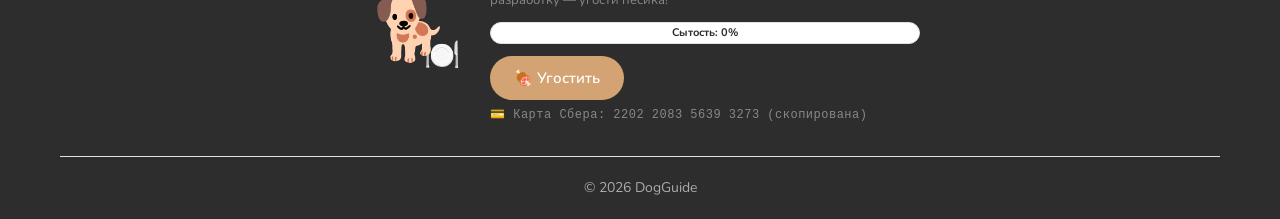
==== commit 58a33e6a: "🍖 Кнопка Угостить открывает Сбербанк Онлайн + копирует карту" ====
--- a/index.html
+++ b/index.html
@@ -322,9 +322,9 @@
             <div class="donate-block__meter-bar" id="fullnessBar"></div>
             <span class="donate-block__meter-text" id="fullnessText">Сытость: 0%</span>
           </div>
-          <a href="#" class="btn btn--donate" id="donateBtn">🍖 Угостить</a>
+          <a href="https://www.sberbank.ru" class="btn btn--donate" id="donateBtn" target="_blank" rel="noopener">🍖 Угостить</a>
+          <p class="donate-block__hint">💳 Карта Сбера: 2202 2083 5639 3273 (скопирована)</p>
           <p class="donate-block__thanks" id="donateThanks" style="display:none;">Спасибо! 🐕✨</p>
-          <p class="donate-block__card" id="donateCard" style="display:none;">💳 Номер карты скопирован: 2202 2083 5639 3273</p>
         </div>
       </div>
       <div class="footer__inner">
--- a/style.css
+++ b/style.css
@@ -1027,14 +1027,12 @@
   animation: thanksPop 0.5s ease;
 }
 
-.donate-block__card {
-  color: var(--accent);
-  font-size: 13px;
-  font-weight: 600;
-  margin-top: 4px;
+.donate-block__hint {
+  color: var(--text-muted);
+  font-size: 12px;
+  margin-top: 6px;
   font-family: monospace;
-  letter-spacing: 1px;
-  animation: thanksPop 0.5s ease;
+  letter-spacing: 0.5px;
 }
 
 @keyframes thanksPop {
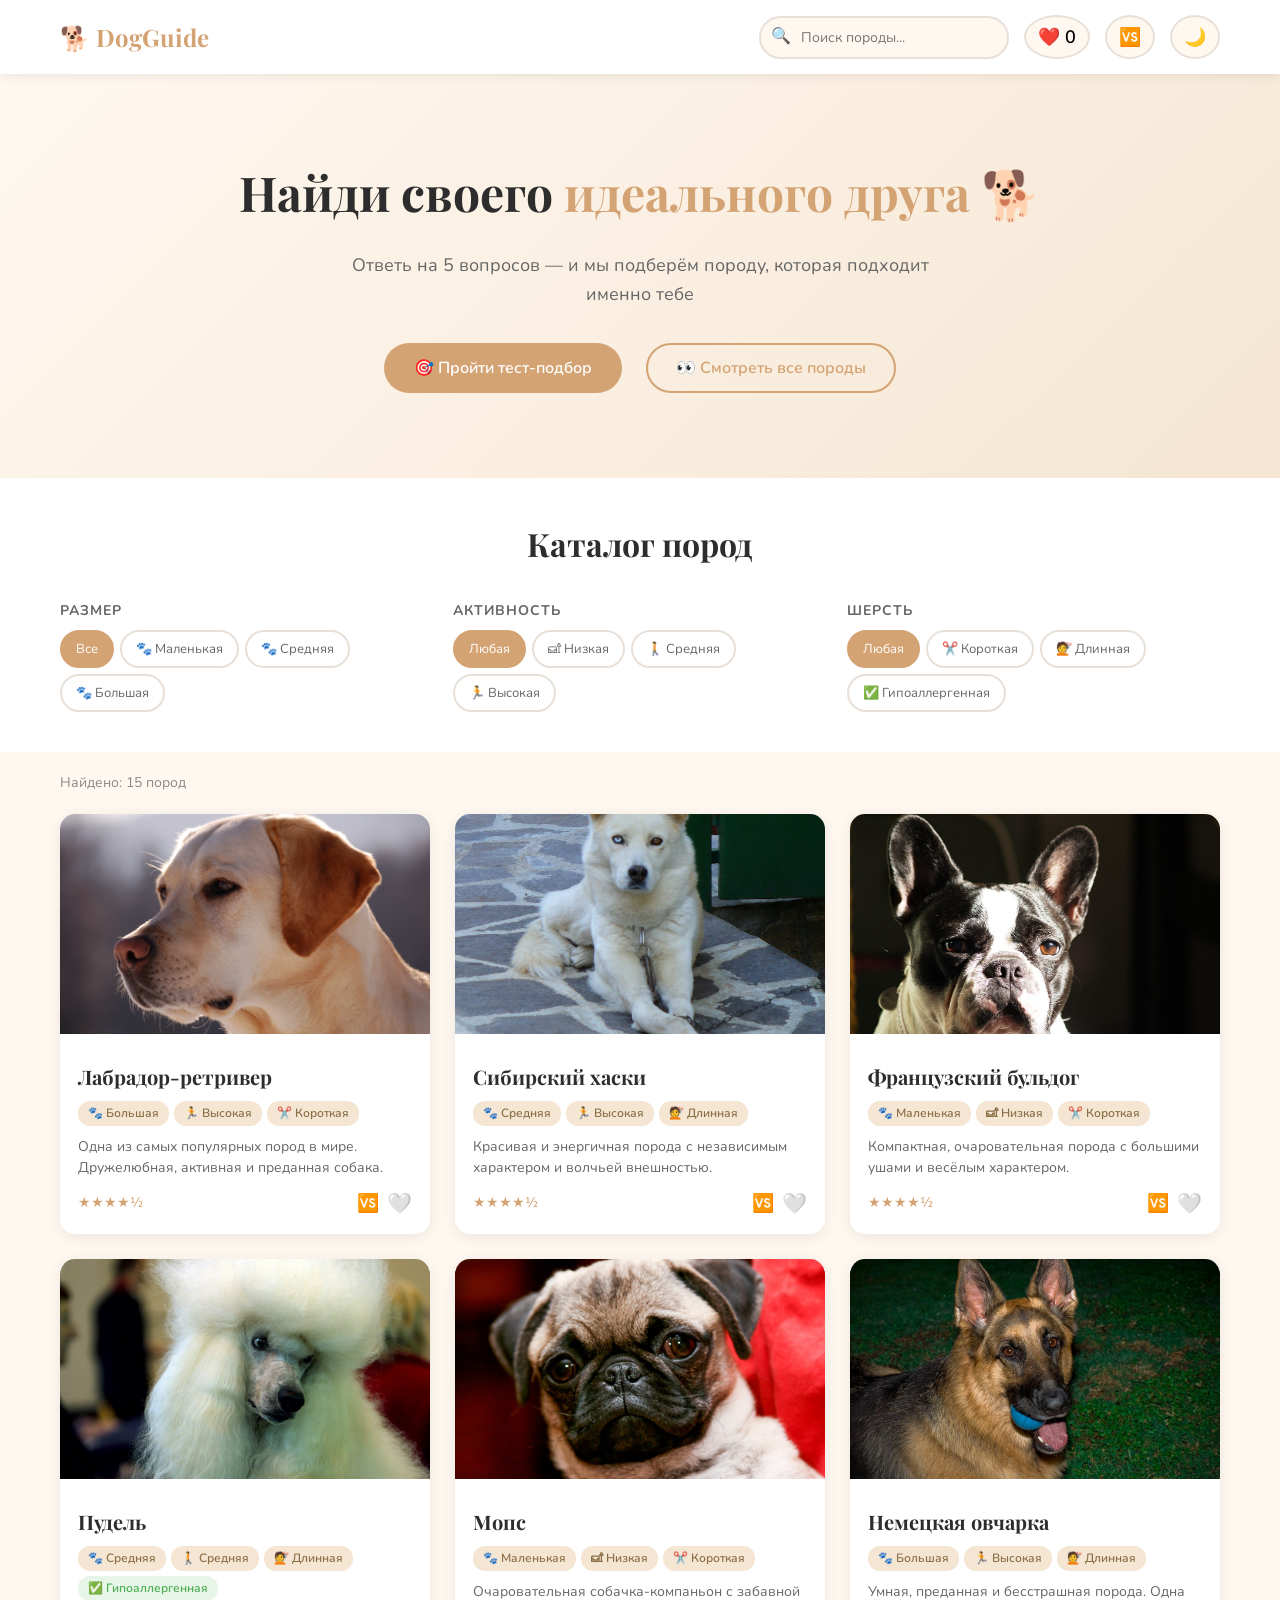
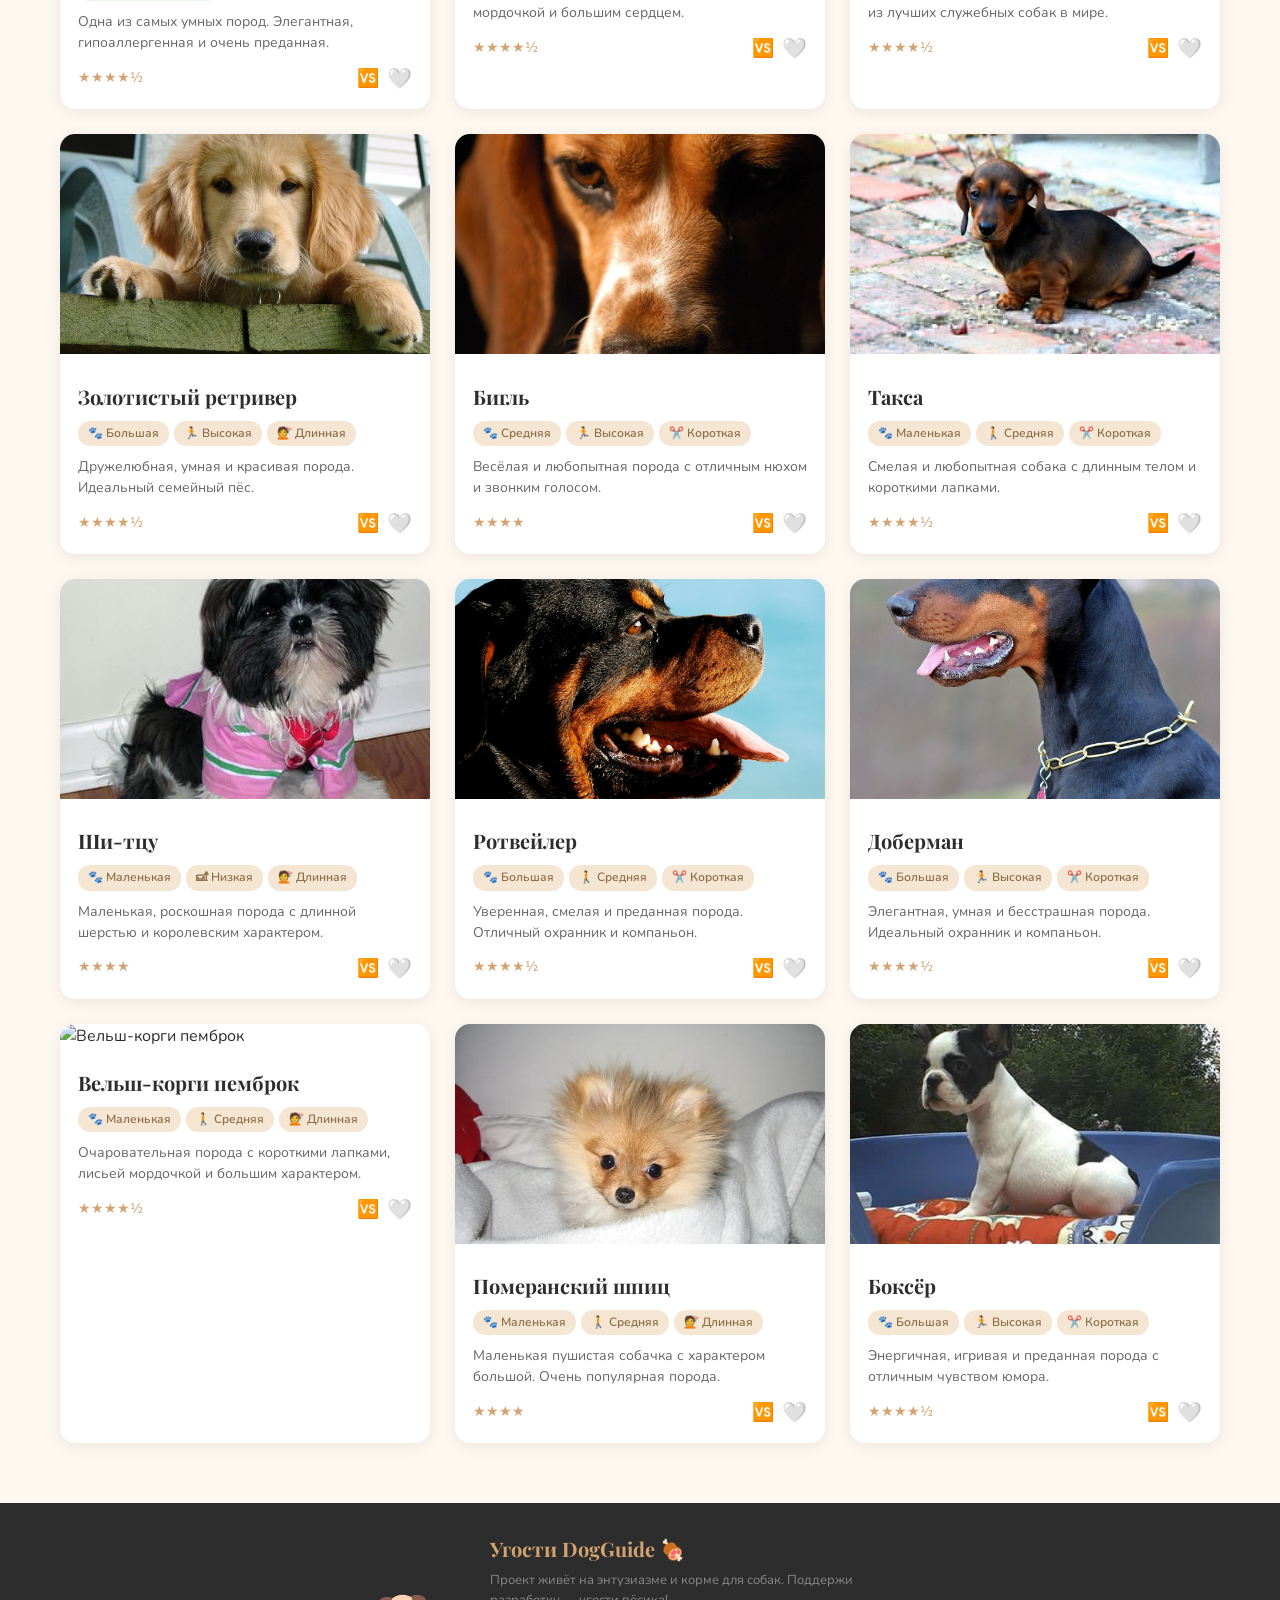
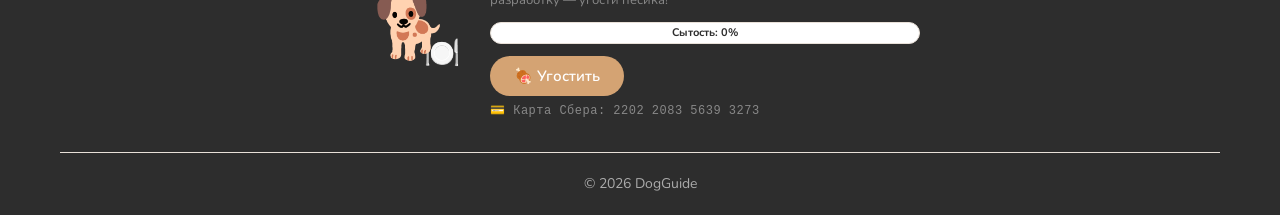
==== commit 9f34b0dd: "🐛 Убрал ссылку на Сбер — сайт блокирует запросы. Кнопка просто копирует карту" ====
--- a/index.html
+++ b/index.html
@@ -322,9 +322,9 @@
             <div class="donate-block__meter-bar" id="fullnessBar"></div>
             <span class="donate-block__meter-text" id="fullnessText">Сытость: 0%</span>
           </div>
-          <a href="https://www.sberbank.ru" class="btn btn--donate" id="donateBtn" target="_blank" rel="noopener">🍖 Угостить</a>
-          <p class="donate-block__hint">💳 Карта Сбера: 2202 2083 5639 3273 (скопирована)</p>
-          <p class="donate-block__thanks" id="donateThanks" style="display:none;">Спасибо! 🐕✨</p>
+          <button class="btn btn--donate" id="donateBtn">🍖 Угостить</button>
+          <p class="donate-block__hint">💳 Карта Сбера: 2202 2083 5639 3273</p>
+          <p class="donate-block__thanks" id="donateThanks" style="display:none;">✅ Номер скопирован! Можно вставить в приложении Сбера 🐕✨</p>
         </div>
       </div>
       <div class="footer__inner">
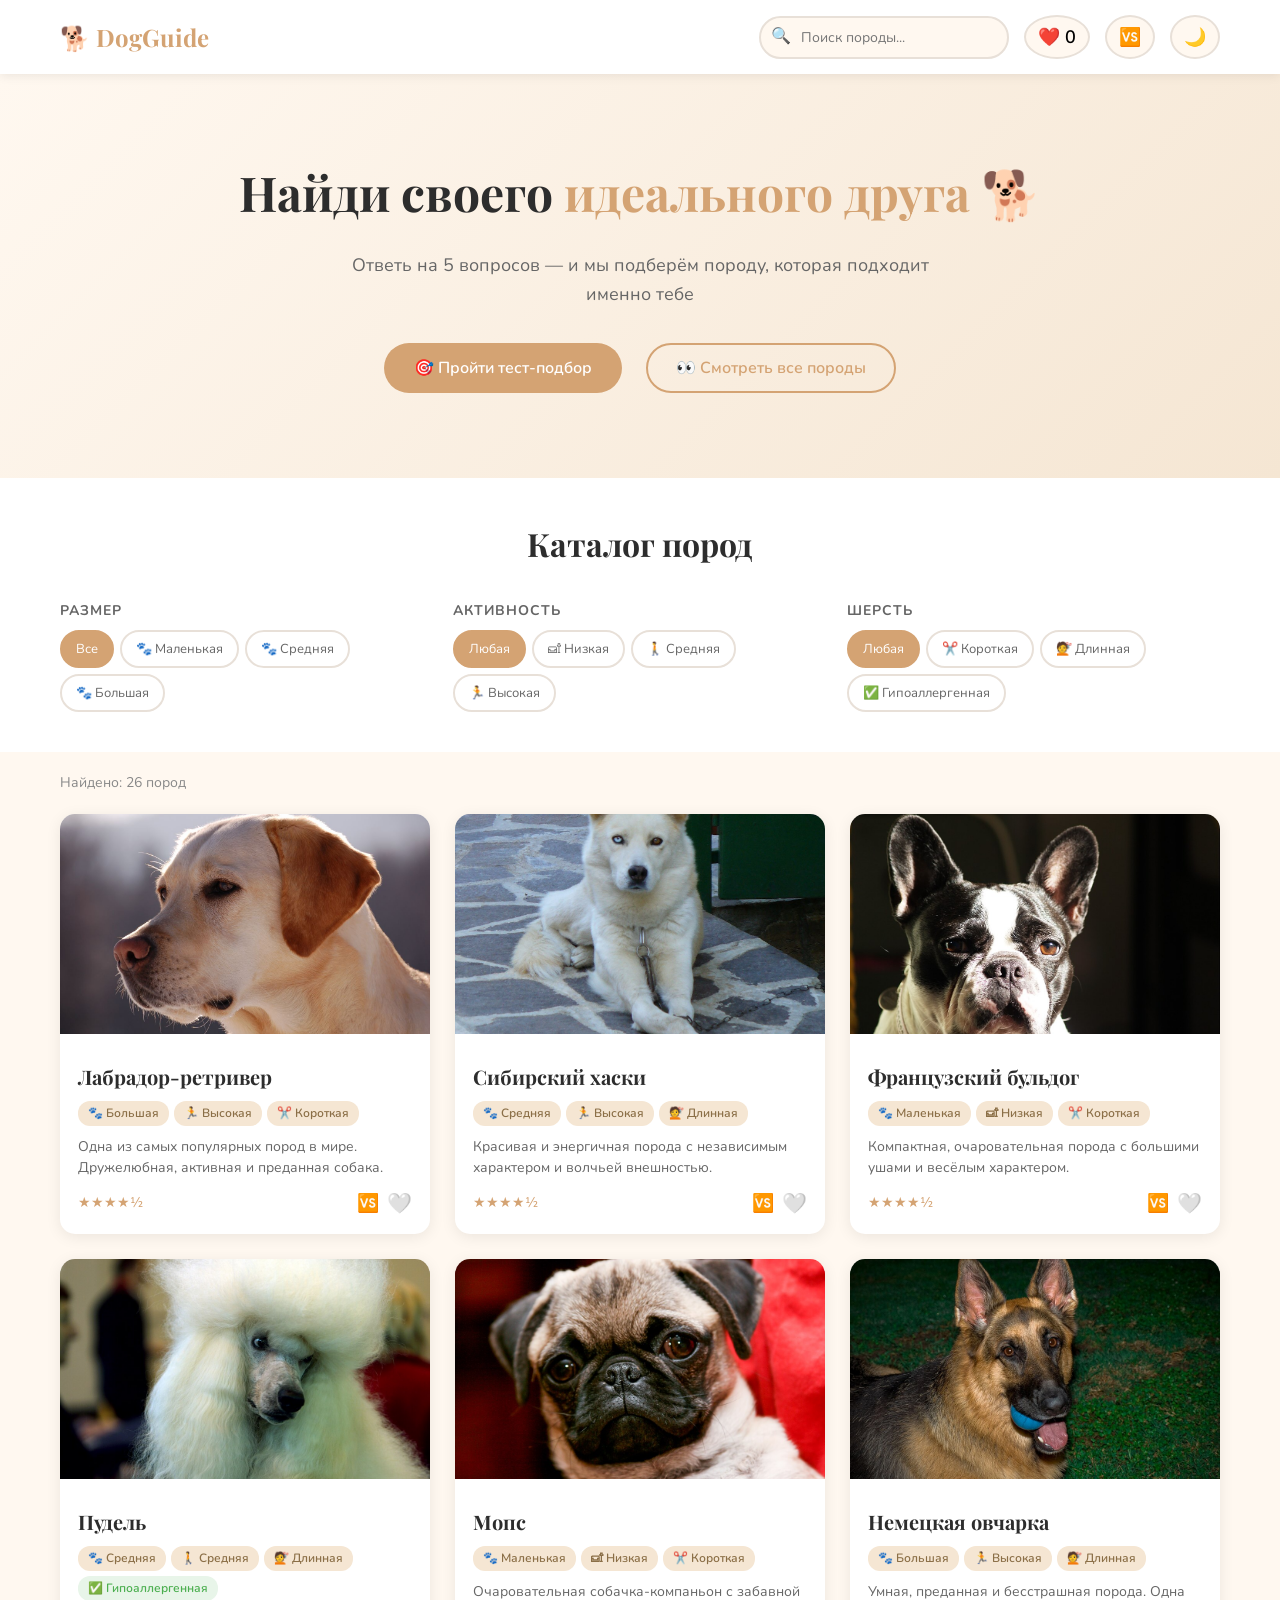
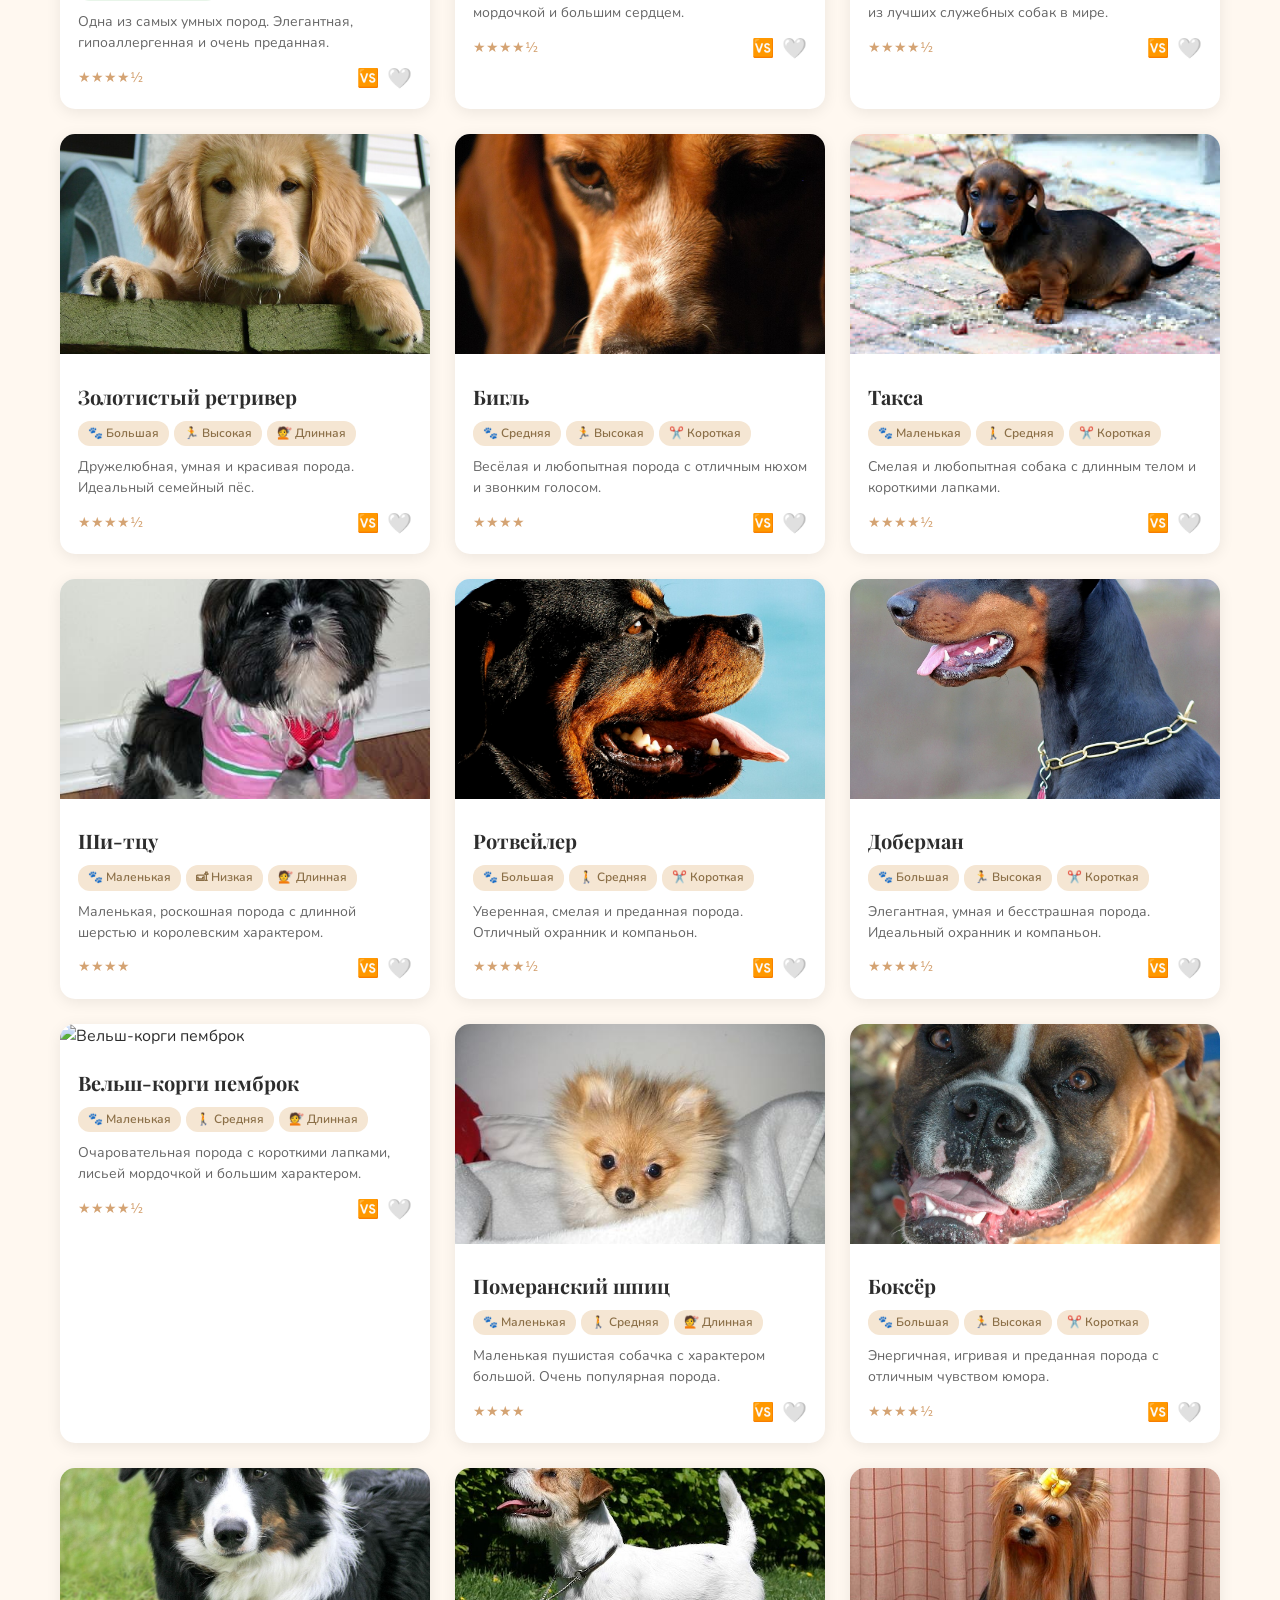
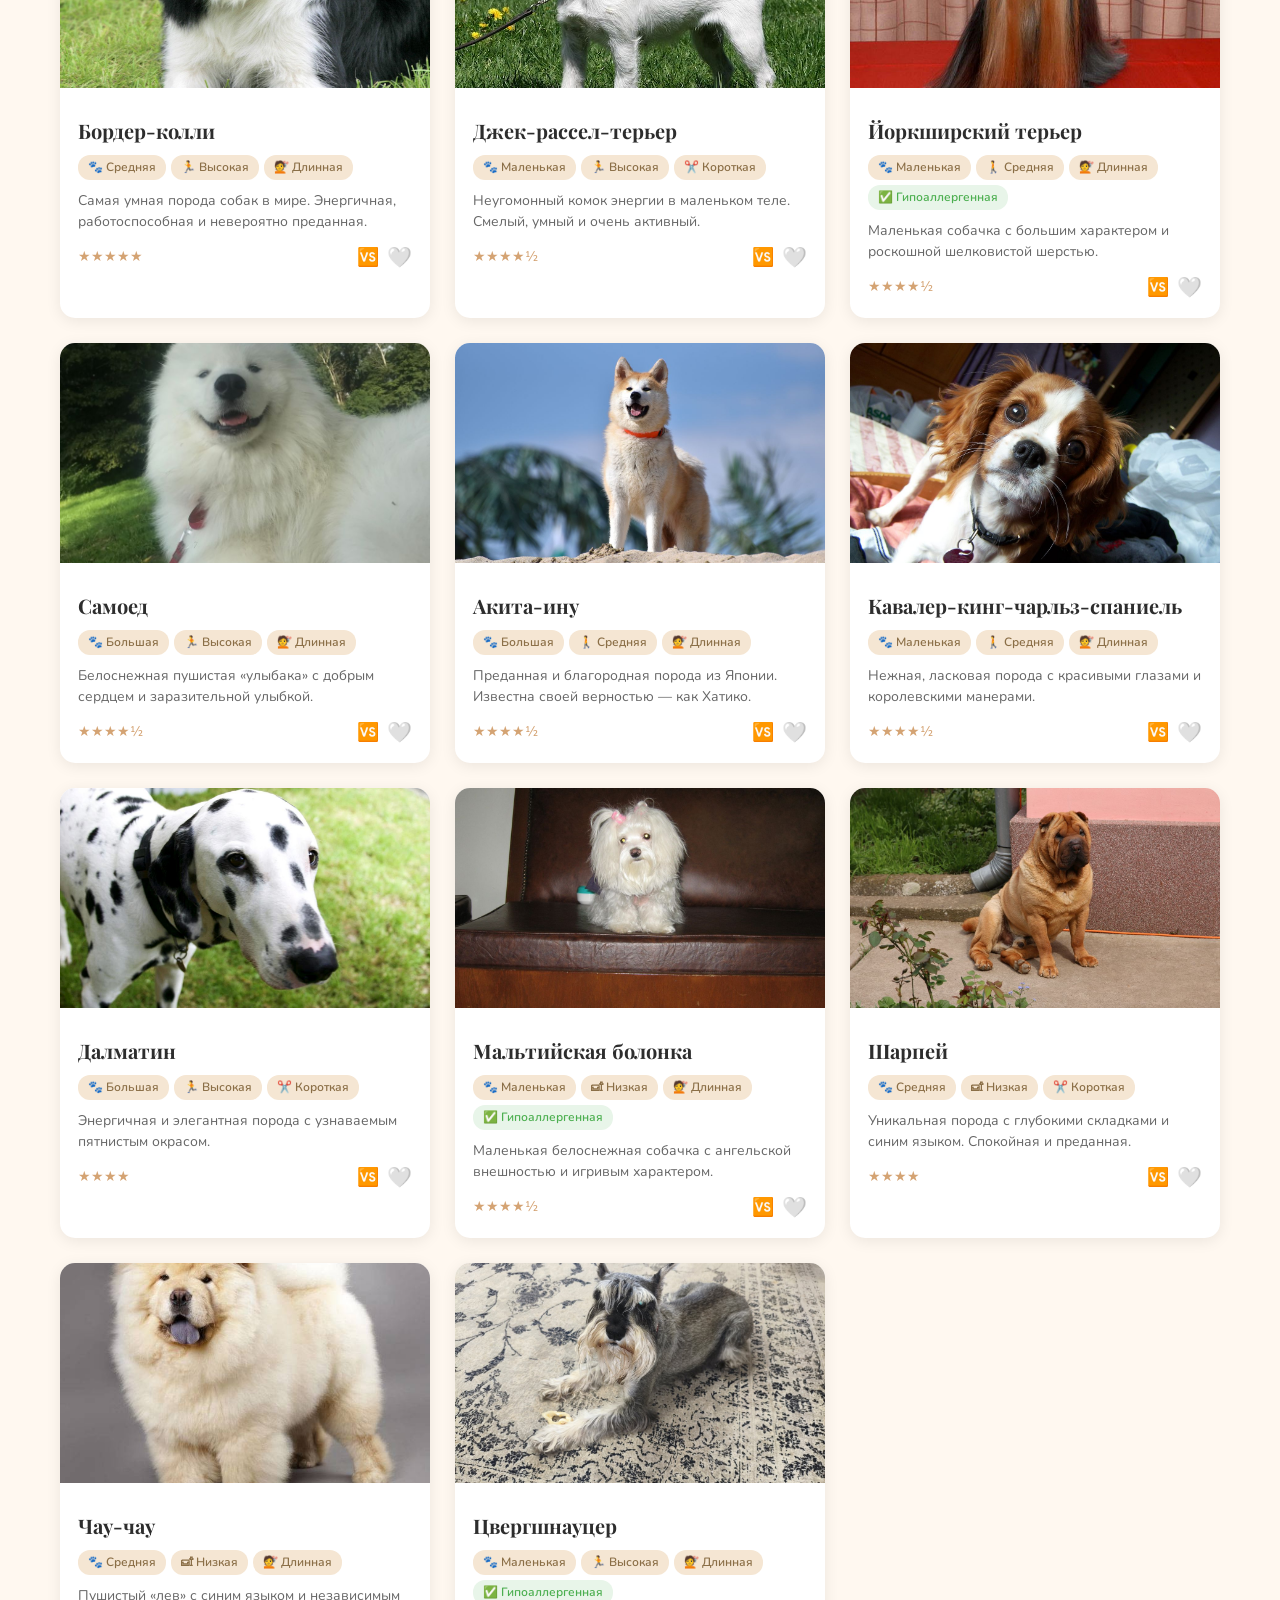
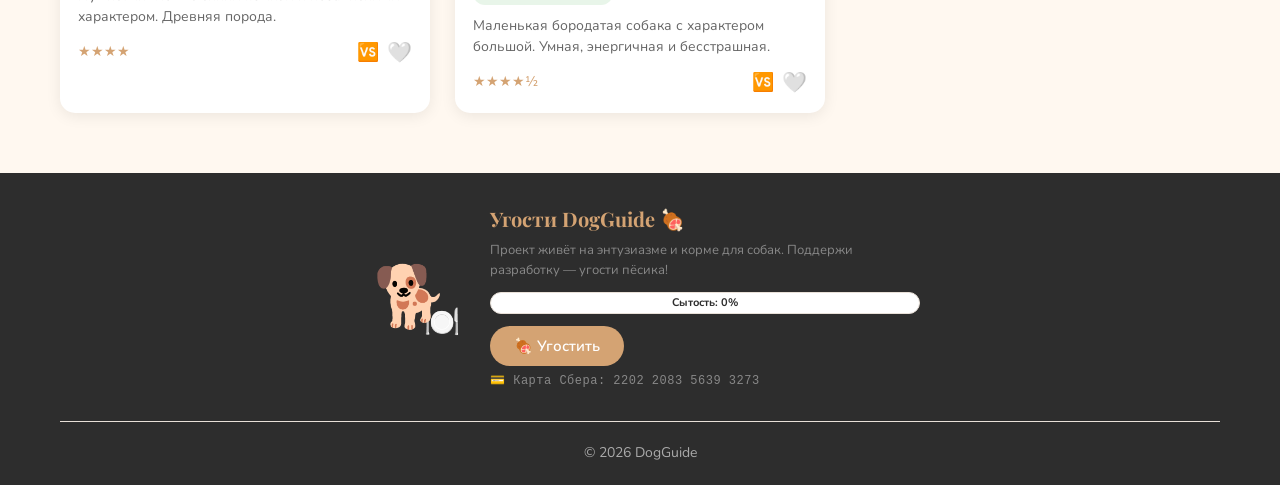
==== commit a64b8d86: "✨ Улучшен тест-подбор: 7 вопросов, % совпадения, прогресс-бар, жёсткие фильтры, кнопка Назад, теги о" ====
--- a/index.html
+++ b/index.html
@@ -106,12 +106,18 @@
     <div class="modal__content modal__content--test">
       <button class="modal__close" id="testClose">&times;</button>
       <div id="testBody">
-        <!-- Шаг 1: Приветствие -->
+        <!-- Прогресс-бар -->
+        <div class="test-progress" id="testProgress">
+          <div class="test-progress__bar" id="testProgressBar"></div>
+          <div class="test-progress__dots" id="testProgressDots"></div>
+        </div>
+
+        <!-- Шаг 0: Приветствие -->
         <div id="testStep0" class="test-step test-step--active">
           <div class="test-hero">
             <span class="test-hero__icon">🐕</span>
             <h2 class="test-hero__title">Подбор породы</h2>
-            <p class="test-hero__desc">Ответь на 5 вопросов, и я подберу идеальную породу для тебя!</p>
+            <p class="test-hero__desc">Ответь на 7 вопросов — и я подберу <b>идеальную породу</b> с % совпадения!</p>
             <button class="btn btn--primary" id="testStart">Начать тест →</button>
           </div>
         </div>
@@ -119,7 +125,7 @@
         <!-- Шаг 1: Размер -->
         <div id="testStep1" class="test-step">
           <div class="test-question">
-            <span class="test-question__number">1 / 5</span>
+            <span class="test-question__number">1 / 7</span>
             <h3 class="test-question__title">Какой размер собаки тебе подходит?</h3>
             <div class="test-options">
               <label class="test-option">
@@ -147,14 +153,17 @@
                 </span>
               </label>
             </div>
-            <button class="btn btn--primary test-next" disabled data-next="2">Далее →</button>
+            <div class="test-nav">
+              <button class="btn btn--outline test-prev" style="visibility:hidden" data-prev="0">← Назад</button>
+              <button class="btn btn--primary test-next" disabled data-next="2">Далее →</button>
+            </div>
           </div>
         </div>
 
         <!-- Шаг 2: Активность -->
         <div id="testStep2" class="test-step">
           <div class="test-question">
-            <span class="test-question__number">2 / 5</span>
+            <span class="test-question__number">2 / 7</span>
             <h3 class="test-question__title">Сколько времени готов(а) гулять?</h3>
             <div class="test-options">
               <label class="test-option">
@@ -182,14 +191,17 @@
                 </span>
               </label>
             </div>
-            <button class="btn btn--primary test-next" disabled data-next="3">Далее →</button>
-          </div>
-        </div>
-
-        <!-- Шаг 3: Квартира -->
+            <div class="test-nav">
+              <button class="btn btn--outline test-prev" data-prev="1">← Назад</button>
+              <button class="btn btn--primary test-next" disabled data-next="3">Далее →</button>
+            </div>
+          </div>
+        </div>
+
+        <!-- Шаг 3: Жильё -->
         <div id="testStep3" class="test-step">
           <div class="test-question">
-            <span class="test-question__number">3 / 5</span>
+            <span class="test-question__number">3 / 7</span>
             <h3 class="test-question__title">Где ты живёшь?</h3>
             <div class="test-options">
               <label class="test-option">
@@ -209,14 +221,17 @@
                 </span>
               </label>
             </div>
-            <button class="btn btn--primary test-next" disabled data-next="4">Далее →</button>
+            <div class="test-nav">
+              <button class="btn btn--outline test-prev" data-prev="2">← Назад</button>
+              <button class="btn btn--primary test-next" disabled data-next="4">Далее →</button>
+            </div>
           </div>
         </div>
 
         <!-- Шаг 4: Дети -->
         <div id="testStep4" class="test-step">
           <div class="test-question">
-            <span class="test-question__number">4 / 5</span>
+            <span class="test-question__number">4 / 7</span>
             <h3 class="test-question__title">Есть ли в семье маленькие дети?</h3>
             <div class="test-options">
               <label class="test-option">
@@ -236,14 +251,17 @@
                 </span>
               </label>
             </div>
-            <button class="btn btn--primary test-next" disabled data-next="5">Далее →</button>
+            <div class="test-nav">
+              <button class="btn btn--outline test-prev" data-prev="3">← Назад</button>
+              <button class="btn btn--primary test-next" disabled data-next="5">Далее →</button>
+            </div>
           </div>
         </div>
 
         <!-- Шаг 5: Аллергия -->
         <div id="testStep5" class="test-step">
           <div class="test-question">
-            <span class="test-question__number">5 / 5</span>
+            <span class="test-question__number">5 / 7</span>
             <h3 class="test-question__title">Есть ли аллергия на шерсть?</h3>
             <div class="test-options">
               <label class="test-option">
@@ -263,7 +281,86 @@
                 </span>
               </label>
             </div>
-            <button class="btn btn--primary test-next" disabled data-next="result">Узнать результат →</button>
+            <div class="test-nav">
+              <button class="btn btn--outline test-prev" data-prev="4">← Назад</button>
+              <button class="btn btn--primary test-next" disabled data-next="6">Далее →</button>
+            </div>
+          </div>
+        </div>
+
+        <!-- Шаг 6: Опыт -->
+        <div id="testStep6" class="test-step">
+          <div class="test-question">
+            <span class="test-question__number">6 / 7</span>
+            <h3 class="test-question__title">У тебя был опыт содержания собак?</h3>
+            <div class="test-options">
+              <label class="test-option">
+                <input type="radio" name="q6" value="beginner" />
+                <span class="test-option__content">
+                  <span class="test-option__icon">🐶</span>
+                  <span class="test-option__label">Новичок</span>
+                  <span class="test-option__desc">Первая собака, буду учиться</span>
+                </span>
+              </label>
+              <label class="test-option">
+                <input type="radio" name="q6" value="intermediate" />
+                <span class="test-option__content">
+                  <span class="test-option__icon">🐕</span>
+                  <span class="test-option__label">Был опыт</span>
+                  <span class="test-option__desc">Уже были собаки, знаю основы</span>
+                </span>
+              </label>
+              <label class="test-option">
+                <input type="radio" name="q6" value="advanced" />
+                <span class="test-option__content">
+                  <span class="test-option__icon">🦮</span>
+                  <span class="test-option__label">Опытный</span>
+                  <span class="test-option__desc">Дрессировал(а), готов(а) к сложным</span>
+                </span>
+              </label>
+            </div>
+            <div class="test-nav">
+              <button class="btn btn--outline test-prev" data-prev="5">← Назад</button>
+              <button class="btn btn--primary test-next" disabled data-next="7">Далее →</button>
+            </div>
+          </div>
+        </div>
+
+        <!-- Шаг 7: Груминг -->
+        <div id="testStep7" class="test-step">
+          <div class="test-question">
+            <span class="test-question__number">7 / 7</span>
+            <h3 class="test-question__title">Готов(а) ухаживать за шерстью?</h3>
+            <div class="test-options">
+              <label class="test-option">
+                <input type="radio" name="q7" value="low" />
+                <span class="test-option__content">
+                  <span class="test-option__icon">💁</span>
+                  <span class="test-option__label">Минимум</span>
+                  <span class="test-option__desc">Расчесать раз в неделю — ок</span>
+                </span>
+              </label>
+              <label class="test-option">
+                <input type="radio" name="q7" value="medium" />
+                <span class="test-option__content">
+                  <span class="test-option__icon">🪮</span>
+                  <span class="test-option__label">Умеренно</span>
+                  <span class="test-option__desc">Могу расчёсывать пару раз в неделю</span>
+                </span>
+              </label>
+              <label class="test-option">
+                <input type="radio" name="q7" value="high" />
+                <span class="test-option__content">
+                  <span class="test-option__icon">✂️</span>
+                  <span class="test-option__label">Готов(а) к сложному уходу</span>
+                  <span class="test-option__desc">Ежедневный груминг не проблема</span>
+                </span>
+              </label>
+            </div>
+            <div class="test-nav">
+              <button class="btn btn--outline test-prev" data-prev="6">← Назад</button>
+              <button class="btn btn--primary test-next" disabled data-next="result">🎯 Узнать результат!</button>
+            </div>
           </div>
         </div>
 
--- a/style.css
+++ b/style.css
@@ -683,10 +683,63 @@
   margin-left: auto;
 }
 
-.test-next {
+/* ===== ПРОГРЕСС-БАР ===== */
+.test-progress {
+  margin-bottom: 20px;
+  text-align: center;
+}
+
+.test-progress__bar {
+  height: 6px;
+  background: var(--border-color);
+  border-radius: 3px;
+  overflow: hidden;
+  margin-bottom: 8px;
+}
+
+.test-progress__bar::after {
+  content: '';
   display: block;
-  width: 100%;
+  height: 100%;
+  width: 0%;
+  background: linear-gradient(90deg, var(--accent), #E8C07A);
+  border-radius: 3px;
+  transition: width 0.4s ease;
+}
+
+.test-progress__dots {
+  display: flex;
+  justify-content: center;
+  gap: 6px;
+}
+
+.test-progress__dots span {
+  width: 10px;
+  height: 10px;
+  border-radius: 50%;
+  background: var(--border-color);
+  transition: all 0.3s;
+}
+
+.test-progress__dots span.active {
+  background: var(--accent);
+  transform: scale(1.2);
+}
+
+.test-progress__dots span.done {
+  background: var(--accent);
+  opacity: 0.6;
+}
+
+/* ===== НАВИГАЦИЯ ===== */
+.test-nav {
+  display: flex;
+  gap: 10px;
   margin-top: 10px;
+}
+
+.test-nav .btn {
+  flex: 1;
 }
 
 .test-next:disabled {
@@ -694,6 +747,60 @@
   cursor: not-allowed;
   transform: none !important;
   box-shadow: none !important;
+}
+
+/* ===== ПРОЦЕНТ СОВПАДЕНИЯ В РЕЗУЛЬТАТАХ ===== */
+.test-result__match {
+  display: inline-block;
+  font-size: 14px;
+  font-weight: 700;
+  padding: 4px 14px;
+  border-radius: 20px;
+  margin-top: 6px;
+}
+
+.test-result__match--high {
+  background: #E8F5E9;
+  color: #4CAF50;
+}
+
+.test-result__match--medium {
+  background: #FFF3E0;
+  color: #FF9800;
+}
+
+.test-result__match--low {
+  background: #FFEBEE;
+  color: #E74C3C;
+}
+
+.test-result__match-bar {
+  height: 6px;
+  background: var(--border-color);
+  border-radius: 3px;
+  overflow: hidden;
+  margin-top: 8px;
+}
+
+.test-result__match-bar-fill {
+  height: 100%;
+  border-radius: 3px;
+  transition: width 0.6s ease;
+}
+
+.test-result__card-stats {
+  display: flex;
+  gap: 6px;
+  margin-top: 6px;
+  flex-wrap: wrap;
+}
+
+.test-result__card-stat {
+  font-size: 11px;
+  padding: 2px 8px;
+  border-radius: 10px;
+  background: var(--bg-tag);
+  color: var(--text-tag);
 }
 
 .test-result {
